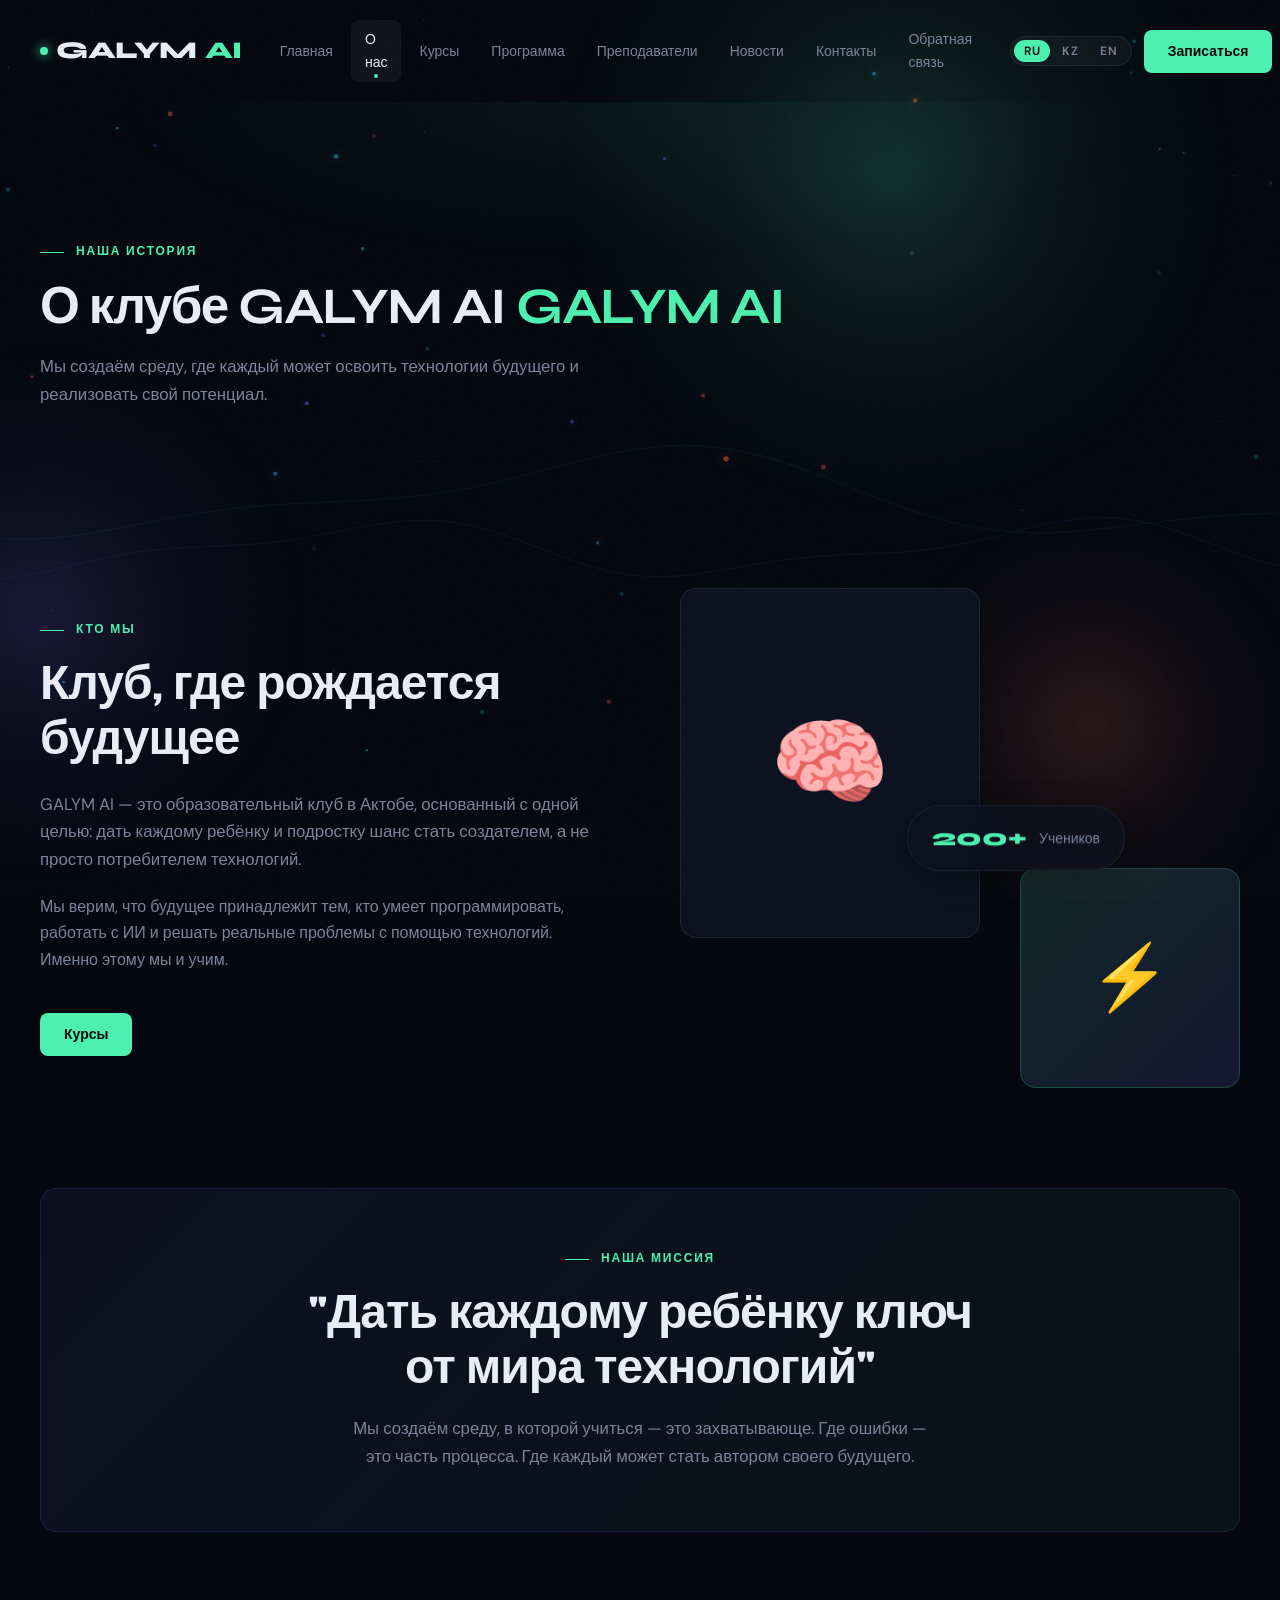
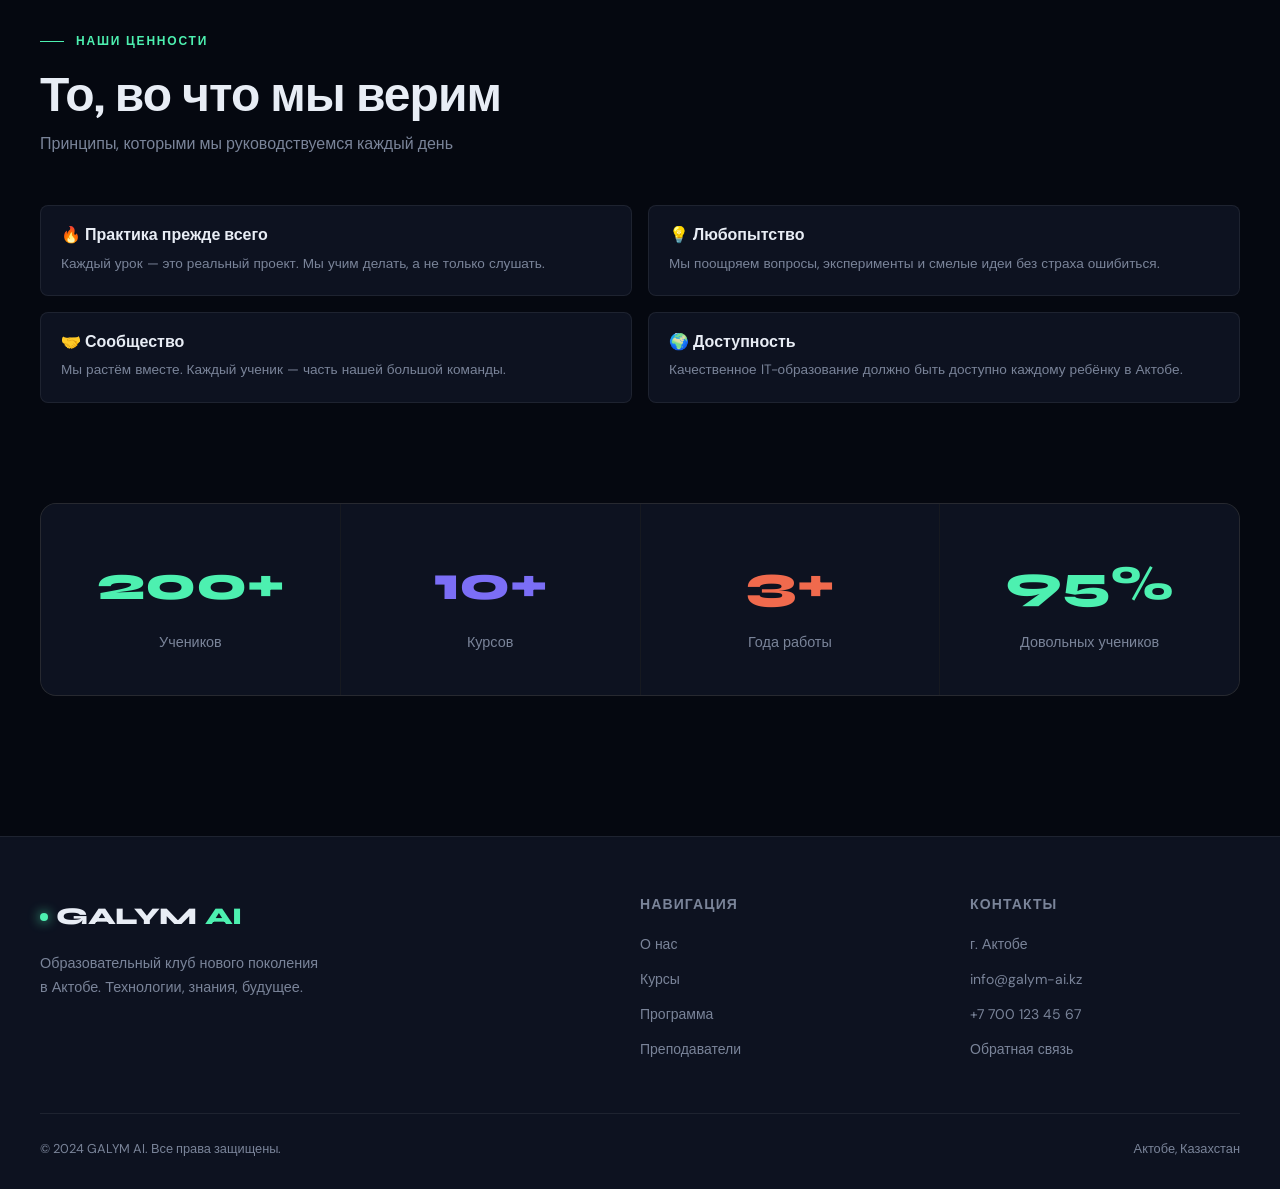
==== about.html @ 6cdcbf27 "Initial commit" ====
<!DOCTYPE html>
<html lang="ru">
<head>
  <meta charset="UTF-8"><meta name="viewport" content="width=device-width, initial-scale=1.0">
  <title>GALYM AI — <span data-i18n="nav_about"></span></title>
  <link rel="preconnect" href="https://fonts.googleapis.com">
  <link rel="preconnect" href="https://fonts.gstatic.com" crossorigin>
  <link rel="stylesheet" href="css/style.css">
</head>
<body>
<canvas id="bgCanvas"></canvas>
<header>
  <div class="header-inner">
    <a href="index.html" class="logo"><span class="logo-dot"></span>GALYM<span>AI</span></a>
    <nav>
      <a href="index.html" data-i18n="nav_home">Главная</a>
      <a href="about.html" data-i18n="nav_about">О нас</a>
      <a href="courses.html" data-i18n="nav_courses">Курсы</a>
      <a href="program.html" data-i18n="nav_program">Программа</a>
      <a href="teachers.html" data-i18n="nav_teachers">Преподаватели</a>
      <a href="news.html" data-i18n="nav_news">Новости</a>
      <a href="contacts.html" data-i18n="nav_contacts">Контакты</a>
      <a href="feedback.html" data-i18n="nav_feedback">Обратная связь</a>
    </nav>
    <div style="display:flex;align-items:center;gap:12px;" class="header-lang">
      <div class="lang-switcher">
        <button class="lang-btn" data-lang="ru">RU</button>
        <button class="lang-btn" data-lang="kz">KZ</button>
        <button class="lang-btn" data-lang="en">EN</button>
      </div>
      <a href="courses.html" class="btn btn-primary header-cta" data-i18n="nav_enroll">Записаться</a>
    </div>
    <button class="burger" aria-label="Меню"><span></span><span></span><span></span></button>
  </div>
</header>
<div class="mobile-nav">
  <a href="index.html" data-i18n="nav_home">Главная</a>
  <a href="about.html" data-i18n="nav_about">О нас</a>
  <a href="courses.html" data-i18n="nav_courses">Курсы</a>
  <a href="program.html" data-i18n="nav_program">Программа</a>
  <a href="teachers.html" data-i18n="nav_teachers">Преподаватели</a>
  <a href="news.html" data-i18n="nav_news">Новости</a>
  <a href="contacts.html" data-i18n="nav_contacts">Контакты</a>
  <a href="feedback.html" data-i18n="nav_feedback">Обратная связь</a>
</div>

<div class="page-hero">
  <div class="page-hero-bg"></div>
  <div class="container" style="position:relative;">
    <div class="section-label" data-i18n="about_label">Наша история</div>
    <h1><span data-i18n="about_h1">О клубе</span> <span class="text-accent">GALYM AI</span></h1>
    <p data-i18n="about_p">Мы создаём среду, где каждый может освоить технологии будущего.</p>
  </div>
</div>

<section>
  <div class="container">
    <div class="about-grid">
      <div>
        <div class="section-label reveal" data-i18n="who_label">Кто мы</div>
        <h2 class="reveal" style="margin-bottom:24px;" data-i18n="who_h">Клуб, где рождается будущее</h2>
        <p class="reveal" style="color:var(--text-muted);margin-bottom:20px;font-size:1.05rem;" data-i18n="who_p1">GALYM AI — это образовательный клуб в Актобе.</p>
        <p class="reveal" style="color:var(--text-muted);margin-bottom:40px;" data-i18n="who_p2">Мы верим, что будущее принадлежит тем, кто умеет программировать.</p>
        <div class="reveal"><a href="courses.html" class="btn btn-primary" data-i18n="nav_courses">Наши курсы</a></div>
      </div>
      <div class="about-visual">
        <div class="about-blob about-blob-1">🧠</div>
        <div class="about-blob about-blob-2">⚡</div>
        <div class="stat-pill">
          <span class="stat-num">200+</span>
          <span style="color:var(--text-muted);font-size:.875rem;" data-i18n="stat_students">учеников</span>
        </div>
      </div>
    </div>
  </div>
</section>

<section style="padding-top:0;">
  <div class="container">
    <div style="background:linear-gradient(135deg,rgba(123,110,246,.08),rgba(77,240,176,.05));border:1px solid rgba(123,110,246,.15);border-radius:var(--radius);padding:60px;text-align:center;" class="reveal">
      <div class="section-label" style="justify-content:center;" data-i18n="mission_label">Наша миссия</div>
      <h2 style="max-width:700px;margin:0 auto 20px;" data-i18n="mission_quote">"Дать каждому ребёнку ключ от мира технологий"</h2>
      <p style="color:var(--text-muted);max-width:580px;margin:0 auto;font-size:1.05rem;" data-i18n="mission_p">Мы создаём среду, в которой учиться — это захватывающе.</p>
    </div>
  </div>
</section>

<section style="padding-top:0;">
  <div class="container">
    <div class="section-label reveal" data-i18n="values_label">Наши ценности</div>
    <h2 class="reveal" style="margin-bottom:8px;" data-i18n="values_h">То, во что мы верим</h2>
    <p class="reveal" style="color:var(--text-muted);margin-bottom:48px;" data-i18n="values_p">Принципы, которыми мы руководствуемся каждый день</p>
    <div class="values-grid">
      <div class="value-item reveal"><h4 data-i18n="val1_h">🔥 Практика прежде всего</h4><p data-i18n="val1_p">Каждый урок — это реальный проект.</p></div>
      <div class="value-item reveal reveal-delay-1"><h4 data-i18n="val2_h">💡 Любопытство</h4><p data-i18n="val2_p">Мы поощряем вопросы и смелые идеи.</p></div>
      <div class="value-item reveal reveal-delay-2"><h4 data-i18n="val3_h">🤝 Сообщество</h4><p data-i18n="val3_p">Мы растём вместе.</p></div>
      <div class="value-item reveal reveal-delay-3"><h4 data-i18n="val4_h">🌍 Доступность</h4><p data-i18n="val4_p">IT-образование для каждого ребёнка.</p></div>
    </div>
  </div>
</section>

<section style="padding-top:0;">
  <div class="container">
    <div style="display:grid;grid-template-columns:repeat(auto-fit,minmax(200px,1fr));gap:1px;background:var(--border);border:1px solid var(--border);border-radius:var(--radius);overflow:hidden;">
      <div style="background:var(--surface);padding:40px;text-align:center;" class="reveal">
        <div style="font-family:var(--font-display);font-size:3rem;font-weight:800;color:var(--accent);">200+</div>
        <div style="color:var(--text-muted);font-size:.9rem;margin-top:8px;" data-i18n="stat_students">Учеников</div>
      </div>
      <div style="background:var(--surface);padding:40px;text-align:center;" class="reveal reveal-delay-1">
        <div style="font-family:var(--font-display);font-size:3rem;font-weight:800;color:var(--accent2);">10+</div>
        <div style="color:var(--text-muted);font-size:.9rem;margin-top:8px;" data-i18n="stat_courses">Курсов</div>
      </div>
      <div style="background:var(--surface);padding:40px;text-align:center;" class="reveal reveal-delay-2">
        <div style="font-family:var(--font-display);font-size:3rem;font-weight:800;color:var(--accent3);">3+</div>
        <div style="color:var(--text-muted);font-size:.9rem;margin-top:8px;" data-i18n="stat_years">Года работы</div>
      </div>
      <div style="background:var(--surface);padding:40px;text-align:center;" class="reveal reveal-delay-3">
        <div style="font-family:var(--font-display);font-size:3rem;font-weight:800;color:var(--accent);">95%</div>
        <div style="color:var(--text-muted);font-size:.9rem;margin-top:8px;" data-i18n="stat_satisfaction">Довольных учеников</div>
      </div>
    </div>
  </div>
</section>

<footer>
  <div class="container">
    <div class="footer-inner">
      <div class="footer-brand"><a href="index.html" class="logo"><span class="logo-dot"></span>GALYM<span>AI</span></a><p data-i18n="footer_desc">Образовательный клуб нового поколения.</p></div>
      <div class="footer-col"><h4 data-i18n="footer_nav">Навигация</h4><a href="about.html" data-i18n="nav_about">О нас</a><a href="courses.html" data-i18n="nav_courses">Курсы</a><a href="program.html" data-i18n="nav_program">Программа</a><a href="teachers.html" data-i18n="nav_teachers">Преподаватели</a></div>
      <div class="footer-col"><h4 data-i18n="footer_contacts">Контакты</h4><a href="contacts.html">г. Актобе</a><a href="mailto:info@galym-ai.kz">info@galym-ai.kz</a><a href="tel:+77001234567">+7 700 123 45 67</a><a href="feedback.html" data-i18n="nav_feedback">Обратная связь</a></div>
    </div>
    <div class="footer-bottom"><span data-i18n="footer_rights">© 2024 GALYM AI.</span><span data-i18n="footer_city">Актобе, Казахстан</span></div>
  </div>
</footer>
<script src="js/i18n.js"></script>
<script src="js/script.js"></script>
</body>
</html>
---- css/style.css ----
@import url('https://fonts.googleapis.com/css2?family=Syne:wght@400;600;700;800&family=DM+Sans:ital,wght@0,300;0,400;0,500;1,300&display=swap');

:root {
  --bg: #050810;
  --surface: #0d1220;
  --surface2: #131926;
  --border: rgba(255,255,255,0.07);
  --accent: #4DF0B0;
  --accent2: #7B6EF6;
  --accent3: #F06A4D;
  --text: #E8EDF5;
  --text-muted: #7A8499;
  --glass: rgba(13,18,32,0.7);
  --glow: rgba(77,240,176,0.15);
  --font-display: 'Syne', sans-serif;
  --font-body: 'DM Sans', sans-serif;
  --radius: 16px;
  --radius-sm: 8px;
  --transition: 0.35s cubic-bezier(0.4,0,0.2,1);
}

*, *::before, *::after { box-sizing: border-box; margin: 0; padding: 0; }

html { scroll-behavior: smooth; }

body {
  background: var(--bg);
  color: var(--text);
  font-family: var(--font-body);
  font-weight: 400;
  line-height: 1.65;
  overflow-x: hidden;
}

/* ─── NOISE OVERLAY ─── */
body::before {
  content: '';
  position: fixed;
  inset: 0;
  background-image: url("data:image/svg+xml,%3Csvg viewBox='0 0 256 256' xmlns='http://www.w3.org/2000/svg'%3E%3Cfilter id='noise'%3E%3CfeTurbulence type='fractalNoise' baseFrequency='0.9' numOctaves='4' stitchTiles='stitch'/%3E%3C/filter%3E%3Crect width='100%25' height='100%25' filter='url(%23noise)' opacity='0.03'/%3E%3C/svg%3E");
  pointer-events: none;
  z-index: 9999;
  opacity: 0.4;
}

/* ─── SCROLLBAR ─── */
::-webkit-scrollbar { width: 4px; }
::-webkit-scrollbar-track { background: var(--bg); }
::-webkit-scrollbar-thumb { background: var(--accent2); border-radius: 2px; }

/* ─── HEADER ─── */
header {
  position: fixed;
  top: 0; left: 0; right: 0;
  z-index: 1000;
  padding: 20px 0;
  transition: var(--transition);
}

header.scrolled {
  background: var(--glass);
  backdrop-filter: blur(20px);
  -webkit-backdrop-filter: blur(20px);
  border-bottom: 1px solid var(--border);
  padding: 12px 0;
  box-shadow: 0 4px 40px rgba(0,0,0,0.4);
}

.header-inner {
  max-width: 1280px;
  margin: 0 auto;
  padding: 0 40px;
  display: flex;
  align-items: center;
  justify-content: space-between;
  gap: 24px;
}

.logo {
  font-family: var(--font-display);
  font-size: 1.5rem;
  font-weight: 800;
  text-decoration: none;
  color: var(--text);
  letter-spacing: -0.02em;
  display: flex;
  align-items: center;
  gap: 8px;
}

.logo span {
  color: var(--accent);
}

.logo-dot {
  width: 8px; height: 8px;
  background: var(--accent);
  border-radius: 50%;
  display: inline-block;
  box-shadow: 0 0 12px var(--accent);
  animation: pulse 2s ease-in-out infinite;
}

@keyframes pulse {
  0%, 100% { transform: scale(1); opacity: 1; }
  50% { transform: scale(1.3); opacity: 0.7; }
}

nav { display: flex; align-items: center; gap: 4px; }

nav a {
  color: var(--text-muted);
  text-decoration: none;
  font-size: 0.875rem;
  font-weight: 500;
  padding: 8px 14px;
  border-radius: var(--radius-sm);
  transition: var(--transition);
  position: relative;
}

nav a:hover, nav a.active {
  color: var(--text);
  background: rgba(255,255,255,0.05);
}

nav a.active::after {
  content: '';
  position: absolute;
  bottom: 4px; left: 50%;
  transform: translateX(-50%);
  width: 4px; height: 4px;
  background: var(--accent);
  border-radius: 50%;
}

.btn {
  display: inline-flex;
  align-items: center;
  gap: 8px;
  padding: 10px 24px;
  border-radius: var(--radius-sm);
  font-family: var(--font-body);
  font-size: 0.875rem;
  font-weight: 500;
  text-decoration: none;
  cursor: pointer;
  border: none;
  transition: var(--transition);
  position: relative;
  overflow: hidden;
}

.btn-primary {
  background: var(--accent);
  color: var(--bg);
  font-weight: 700;
}

.btn-primary::before {
  content: '';
  position: absolute;
  inset: 0;
  background: white;
  opacity: 0;
  transition: opacity 0.2s;
}

.btn-primary:hover::before { opacity: 0.15; }
.btn-primary:hover { transform: translateY(-2px); box-shadow: 0 8px 30px rgba(77,240,176,0.35); }

.btn-outline {
  background: transparent;
  color: var(--text);
  border: 1px solid var(--border);
}
.btn-outline:hover {
  border-color: var(--accent);
  color: var(--accent);
  background: var(--glow);
  transform: translateY(-2px);
}

.btn-large { padding: 16px 40px; font-size: 1rem; border-radius: var(--radius); }

/* ─── BURGER ─── */
.burger {
  display: none;
  flex-direction: column;
  gap: 5px;
  cursor: pointer;
  padding: 4px;
}

.burger span {
  display: block;
  width: 24px; height: 2px;
  background: var(--text);
  border-radius: 2px;
  transition: var(--transition);
}

.burger.open span:nth-child(1) { transform: translateY(7px) rotate(45deg); }
.burger.open span:nth-child(2) { opacity: 0; transform: scaleX(0); }
.burger.open span:nth-child(3) { transform: translateY(-7px) rotate(-45deg); }

/* ─── MOBILE NAV ─── */
.mobile-nav {
  display: none;
  position: fixed;
  top: 0; left: 0; right: 0; bottom: 0;
  background: var(--surface);
  z-index: 999;
  flex-direction: column;
  align-items: center;
  justify-content: center;
  gap: 8px;
  transform: translateX(100%);
  transition: transform 0.4s cubic-bezier(0.4,0,0.2,1);
}

.mobile-nav.open {
  transform: translateX(0);
}

.mobile-nav a {
  font-family: var(--font-display);
  font-size: 2rem;
  font-weight: 700;
  color: var(--text-muted);
  text-decoration: none;
  transition: color 0.2s;
  padding: 8px 0;
}
.mobile-nav a:hover { color: var(--accent); }

/* ─── SECTIONS ─── */
section { padding: 100px 0; }
.container { max-width: 1280px; margin: 0 auto; padding: 0 40px; }

.section-label {
  font-size: 0.75rem;
  font-weight: 600;
  letter-spacing: 0.15em;
  text-transform: uppercase;
  color: var(--accent);
  margin-bottom: 16px;
  display: flex;
  align-items: center;
  gap: 12px;
}

.section-label::before {
  content: '';
  display: block;
  width: 24px; height: 1px;
  background: var(--accent);
}

h1, h2, h3, h4 { font-family: var(--font-display); font-weight: 700; line-height: 1.15; }

h1 { font-size: clamp(2.5rem, 6vw, 5rem); letter-spacing: -0.03em; }
h2 { font-size: clamp(2rem, 4vw, 3rem); letter-spacing: -0.02em; }
h3 { font-size: 1.5rem; }
h4 { font-size: 1.125rem; }

.text-accent { color: var(--accent); }
.text-muted { color: var(--text-muted); }

/* ─── HERO ─── */
.hero {
  min-height: 100vh;
  display: flex;
  align-items: center;
  position: relative;
  overflow: hidden;
  padding-top: 80px;
}

.hero-bg {
  position: absolute;
  inset: 0;
  background:
    radial-gradient(ellipse 80% 60% at 60% 20%, rgba(77,240,176,0.08) 0%, transparent 60%),
    radial-gradient(ellipse 60% 80% at 10% 80%, rgba(123,110,246,0.1) 0%, transparent 60%),
    radial-gradient(ellipse 40% 40% at 90% 70%, rgba(240,106,77,0.06) 0%, transparent 60%);
}

.hero-grid {
  position: absolute;
  inset: 0;
  background-image:
    linear-gradient(rgba(255,255,255,0.02) 1px, transparent 1px),
    linear-gradient(90deg, rgba(255,255,255,0.02) 1px, transparent 1px);
  background-size: 60px 60px;
  mask-image: radial-gradient(ellipse 80% 80% at 50% 50%, black 40%, transparent 100%);
}

.hero-content { position: relative; z-index: 1; max-width: 800px; }

.hero-badge {
  display: inline-flex;
  align-items: center;
  gap: 8px;
  padding: 6px 16px;
  background: rgba(77,240,176,0.1);
  border: 1px solid rgba(77,240,176,0.25);
  border-radius: 100px;
  font-size: 0.8rem;
  font-weight: 500;
  color: var(--accent);
  margin-bottom: 32px;
}

.hero-badge-dot {
  width: 6px; height: 6px;
  background: var(--accent);
  border-radius: 50%;
  animation: pulse 1.5s infinite;
}

.hero h1 { margin-bottom: 24px; }

.hero h1 .line { display: block; overflow: hidden; }
.hero h1 .line span { display: block; }

.hero p {
  font-size: 1.15rem;
  color: var(--text-muted);
  max-width: 540px;
  margin-bottom: 40px;
  font-weight: 300;
}

.hero-buttons { display: flex; gap: 16px; flex-wrap: wrap; }

.hero-orbs {
  position: absolute;
  right: -100px; top: 50%;
  transform: translateY(-50%);
  width: 600px; height: 600px;
  pointer-events: none;
}

.orb {
  position: absolute;
  border-radius: 50%;
  filter: blur(60px);
  animation: float 8s ease-in-out infinite;
}

.orb-1 { width: 300px; height: 300px; background: rgba(77,240,176,0.15); top: 10%; left: 10%; }
.orb-2 { width: 200px; height: 200px; background: rgba(123,110,246,0.2); bottom: 10%; right: 10%; animation-delay: -3s; }
.orb-3 { width: 150px; height: 150px; background: rgba(240,106,77,0.12); top: 50%; left: 40%; animation-delay: -6s; }

@keyframes float {
  0%, 100% { transform: translateY(0) scale(1); }
  33% { transform: translateY(-30px) scale(1.05); }
  66% { transform: translateY(20px) scale(0.97); }
}

/* ─── FEATURES ─── */
.features-grid {
  display: grid;
  grid-template-columns: repeat(auto-fit, minmax(280px, 1fr));
  gap: 24px;
  margin-top: 60px;
}

.feature-card {
  background: var(--surface);
  border: 1px solid var(--border);
  border-radius: var(--radius);
  padding: 36px;
  position: relative;
  overflow: hidden;
  transition: var(--transition);
}

.feature-card::before {
  content: '';
  position: absolute;
  inset: 0;
  background: linear-gradient(135deg, var(--glow), transparent);
  opacity: 0;
  transition: opacity 0.3s;
}

.feature-card:hover {
  border-color: rgba(77,240,176,0.3);
  transform: translateY(-4px);
}

.feature-card:hover::before { opacity: 1; }

.feature-icon {
  width: 52px; height: 52px;
  background: rgba(77,240,176,0.1);
  border: 1px solid rgba(77,240,176,0.2);
  border-radius: 12px;
  display: flex;
  align-items: center;
  justify-content: center;
  font-size: 1.5rem;
  margin-bottom: 24px;
}

.feature-card h3 { margin-bottom: 12px; font-size: 1.2rem; }
.feature-card p { color: var(--text-muted); font-size: 0.9rem; }

/* ─── CARDS ─── */
.cards-grid {
  display: grid;
  grid-template-columns: repeat(auto-fill, minmax(320px, 1fr));
  gap: 24px;
  margin-top: 60px;
}

.card {
  background: var(--surface);
  border: 1px solid var(--border);
  border-radius: var(--radius);
  overflow: hidden;
  transition: var(--transition);
  position: relative;
}

.card:hover {
  transform: translateY(-6px);
  box-shadow: 0 20px 60px rgba(0,0,0,0.4), 0 0 0 1px rgba(77,240,176,0.15);
}

.card-header {
  padding: 28px 28px 0;
}

.card-tag {
  display: inline-block;
  padding: 4px 12px;
  background: rgba(77,240,176,0.1);
  border: 1px solid rgba(77,240,176,0.2);
  border-radius: 100px;
  font-size: 0.72rem;
  font-weight: 600;
  letter-spacing: 0.08em;
  text-transform: uppercase;
  color: var(--accent);
  margin-bottom: 16px;
}

.card h3 { margin-bottom: 12px; }
.card p { color: var(--text-muted); font-size: 0.9rem; }

.card-body { padding: 20px 28px 28px; }
.card-footer { padding: 0 28px 28px; border-top: 1px solid var(--border); padding-top: 20px; margin-top: 4px; }

/* ─── COURSES ─── */
.course-card {
  background: var(--surface);
  border: 1px solid var(--border);
  border-radius: var(--radius);
  padding: 32px;
  transition: var(--transition);
  position: relative;
  overflow: hidden;
}

.course-card::after {
  content: '';
  position: absolute;
  bottom: 0; left: 0; right: 0;
  height: 3px;
  background: linear-gradient(90deg, var(--accent), var(--accent2));
  transform: scaleX(0);
  transform-origin: left;
  transition: transform 0.4s ease;
}

.course-card:hover {
  transform: translateY(-6px);
  border-color: rgba(77,240,176,0.2);
  box-shadow: 0 24px 60px rgba(0,0,0,0.5);
}

.course-card:hover::after { transform: scaleX(1); }

.course-number {
  font-family: var(--font-display);
  font-size: 3rem;
  font-weight: 800;
  color: rgba(255,255,255,0.05);
  line-height: 1;
  margin-bottom: 20px;
}

.course-level {
  display: inline-flex;
  align-items: center;
  gap: 6px;
  padding: 4px 12px;
  border-radius: 100px;
  font-size: 0.72rem;
  font-weight: 600;
  letter-spacing: 0.08em;
  text-transform: uppercase;
  margin-bottom: 16px;
}

.level-beginner { background: rgba(77,240,176,0.1); color: var(--accent); border: 1px solid rgba(77,240,176,0.2); }
.level-intermediate { background: rgba(123,110,246,0.1); color: var(--accent2); border: 1px solid rgba(123,110,246,0.2); }
.level-advanced { background: rgba(240,106,77,0.1); color: var(--accent3); border: 1px solid rgba(240,106,77,0.2); }

.course-card h3 { margin-bottom: 12px; font-size: 1.3rem; }
.course-card p { color: var(--text-muted); font-size: 0.9rem; margin-bottom: 28px; line-height: 1.6; }

.course-meta {
  display: flex;
  gap: 16px;
  margin-bottom: 24px;
}

.course-meta-item {
  display: flex;
  align-items: center;
  gap: 6px;
  font-size: 0.8rem;
  color: var(--text-muted);
}

/* ─── TEACHER CARDS ─── */
.teacher-card {
  background: var(--surface);
  border: 1px solid var(--border);
  border-radius: var(--radius);
  overflow: hidden;
  transition: var(--transition);
  text-align: center;
}

.teacher-card:hover {
  transform: translateY(-6px);
  border-color: rgba(123,110,246,0.3);
  box-shadow: 0 20px 60px rgba(0,0,0,0.4);
}

.teacher-img {
  width: 100%;
  aspect-ratio: 1;
  object-fit: cover;
  filter: grayscale(30%);
  transition: filter 0.3s;
}

.teacher-card:hover .teacher-img { filter: grayscale(0%); }

.teacher-info { padding: 24px; }
.teacher-info h3 { margin-bottom: 8px; }
.teacher-info p { color: var(--accent2); font-size: 0.875rem; font-weight: 500; }

/* ─── NEWS ─── */
.news-card {
  background: var(--surface);
  border: 1px solid var(--border);
  border-radius: var(--radius);
  overflow: hidden;
  transition: var(--transition);
}

.news-card:hover {
  transform: translateY(-4px);
  border-color: rgba(77,240,176,0.2);
}

.news-img {
  width: 100%;
  height: 200px;
  background: linear-gradient(135deg, var(--surface2), var(--surface));
  display: flex;
  align-items: center;
  justify-content: center;
  font-size: 3rem;
  border-bottom: 1px solid var(--border);
}

.news-body { padding: 28px; }
.news-date { font-size: 0.8rem; color: var(--text-muted); margin-bottom: 12px; }
.news-body h3 { margin-bottom: 12px; }
.news-body p { color: var(--text-muted); font-size: 0.9rem; }

/* ─── PROGRAM ─── */
.video-wrapper {
  position: relative;
  width: 100%;
  padding-bottom: 56.25%;
  border-radius: var(--radius);
  overflow: hidden;
  border: 1px solid var(--border);
  box-shadow: 0 24px 80px rgba(0,0,0,0.5);
}

.video-wrapper iframe {
  position: absolute;
  inset: 0;
  width: 100%;
  height: 100%;
  border: none;
}

.program-steps { margin-top: 60px; }

.step {
  display: flex;
  gap: 32px;
  align-items: flex-start;
  padding: 32px 0;
  border-bottom: 1px solid var(--border);
}

.step:last-child { border-bottom: none; }

.step-num {
  font-family: var(--font-display);
  font-size: 3rem;
  font-weight: 800;
  color: var(--accent);
  line-height: 1;
  min-width: 60px;
  opacity: 0.3;
}

.step-content h3 { margin-bottom: 12px; }
.step-content p { color: var(--text-muted); }

/* ─── ABOUT ─── */
.about-grid {
  display: grid;
  grid-template-columns: 1fr 1fr;
  gap: 80px;
  align-items: center;
}

.about-visual {
  position: relative;
  height: 500px;
}

.about-blob {
  position: absolute;
  border-radius: var(--radius);
  overflow: hidden;
}

.about-blob-1 {
  width: 300px; height: 350px;
  top: 0; left: 0;
  background: var(--surface);
  border: 1px solid var(--border);
  display: flex;
  align-items: center;
  justify-content: center;
  font-size: 6rem;
}

.about-blob-2 {
  width: 220px; height: 220px;
  bottom: 0; right: 0;
  background: linear-gradient(135deg, rgba(77,240,176,0.15), rgba(123,110,246,0.15));
  border: 1px solid rgba(77,240,176,0.2);
  display: flex;
  align-items: center;
  justify-content: center;
  font-size: 4rem;
}

.stat-pill {
  position: absolute;
  top: 50%; left: 60%;
  transform: translate(-50%, -50%);
  background: var(--glass);
  backdrop-filter: blur(12px);
  border: 1px solid var(--border);
  border-radius: 100px;
  padding: 12px 24px;
  display: flex;
  align-items: center;
  gap: 12px;
  white-space: nowrap;
  box-shadow: 0 8px 32px rgba(0,0,0,0.3);
}

.stat-num {
  font-family: var(--font-display);
  font-size: 1.5rem;
  font-weight: 800;
  color: var(--accent);
}

.values-grid {
  display: grid;
  grid-template-columns: 1fr 1fr;
  gap: 16px;
  margin-top: 40px;
}

.value-item {
  background: var(--surface);
  border: 1px solid var(--border);
  border-radius: var(--radius-sm);
  padding: 20px;
  transition: var(--transition);
}

.value-item:hover { border-color: rgba(77,240,176,0.25); }
.value-item h4 { margin-bottom: 8px; font-size: 1rem; }
.value-item p { font-size: 0.85rem; color: var(--text-muted); }

/* ─── CONTACTS ─── */
.contacts-grid {
  display: grid;
  grid-template-columns: 1fr 1fr;
  gap: 60px;
  margin-top: 60px;
}

.contact-item {
  display: flex;
  gap: 20px;
  align-items: flex-start;
  padding: 24px;
  background: var(--surface);
  border: 1px solid var(--border);
  border-radius: var(--radius);
  margin-bottom: 16px;
}

.contact-icon {
  width: 48px; height: 48px;
  background: rgba(77,240,176,0.1);
  border: 1px solid rgba(77,240,176,0.2);
  border-radius: 12px;
  display: flex;
  align-items: center;
  justify-content: center;
  font-size: 1.3rem;
  flex-shrink: 0;
}

.contact-item h4 { margin-bottom: 4px; }
.contact-item p { color: var(--text-muted); font-size: 0.9rem; }

.map-wrapper {
  border-radius: var(--radius);
  overflow: hidden;
  border: 1px solid var(--border);
  height: 100%;
  min-height: 350px;
}

.map-wrapper iframe { width: 100%; height: 100%; border: none; min-height: 350px; }

/* ─── FORM ─── */
.form-wrapper {
  max-width: 640px;
  margin: 60px auto 0;
  background: var(--surface);
  border: 1px solid var(--border);
  border-radius: var(--radius);
  padding: 48px;
}

.form-group {
  margin-bottom: 24px;
}

label {
  display: block;
  font-size: 0.875rem;
  font-weight: 500;
  margin-bottom: 8px;
  color: var(--text);
}

input, textarea {
  width: 100%;
  background: var(--bg);
  border: 1px solid var(--border);
  border-radius: var(--radius-sm);
  padding: 14px 18px;
  color: var(--text);
  font-family: var(--font-body);
  font-size: 0.9rem;
  transition: var(--transition);
  outline: none;
}

input:focus, textarea:focus {
  border-color: var(--accent);
  box-shadow: 0 0 0 3px rgba(77,240,176,0.1);
}

textarea { resize: vertical; min-height: 140px; }

input::placeholder, textarea::placeholder { color: var(--text-muted); }

.form-success {
  display: none;
  text-align: center;
  padding: 20px;
  background: rgba(77,240,176,0.1);
  border: 1px solid rgba(77,240,176,0.25);
  border-radius: var(--radius-sm);
  color: var(--accent);
  margin-top: 16px;
  font-weight: 500;
}

/* ─── PAGE HERO ─── */
.page-hero {
  padding: 140px 0 80px;
  position: relative;
  overflow: hidden;
}

.page-hero-bg {
  position: absolute;
  inset: 0;
  background: radial-gradient(ellipse 60% 60% at 50% 0%, rgba(77,240,176,0.06) 0%, transparent 70%);
}

.page-hero h1 { font-size: clamp(2rem, 4vw, 3.5rem); margin-bottom: 16px; }
.page-hero p { color: var(--text-muted); max-width: 600px; font-size: 1.05rem; }

/* ─── FOOTER ─── */
footer {
  background: var(--surface);
  border-top: 1px solid var(--border);
  padding: 60px 0 30px;
  margin-top: 40px;
}

.footer-inner {
  display: grid;
  grid-template-columns: 2fr 1fr 1fr;
  gap: 60px;
  margin-bottom: 40px;
}

.footer-brand p {
  color: var(--text-muted);
  font-size: 0.9rem;
  margin-top: 16px;
  max-width: 280px;
}

.footer-col h4 {
  font-size: 0.875rem;
  font-weight: 600;
  text-transform: uppercase;
  letter-spacing: 0.08em;
  margin-bottom: 20px;
  color: var(--text-muted);
}

.footer-col a {
  display: block;
  color: var(--text-muted);
  text-decoration: none;
  font-size: 0.875rem;
  margin-bottom: 12px;
  transition: color 0.2s;
}
.footer-col a:hover { color: var(--accent); }

.footer-bottom {
  border-top: 1px solid var(--border);
  padding-top: 24px;
  display: flex;
  justify-content: space-between;
  align-items: center;
  color: var(--text-muted);
  font-size: 0.8rem;
}

/* ─── ANIMATIONS ─── */
.reveal {
  opacity: 0;
  transform: translateY(30px);
  transition: opacity 0.7s ease, transform 0.7s ease;
}

.reveal.visible {
  opacity: 1;
  transform: translateY(0);
}

.reveal-delay-1 { transition-delay: 0.1s; }
.reveal-delay-2 { transition-delay: 0.2s; }
.reveal-delay-3 { transition-delay: 0.3s; }
.reveal-delay-4 { transition-delay: 0.4s; }

/* ─── RESPONSIVE ─── */
@media (max-width: 1024px) {
  .about-grid { grid-template-columns: 1fr; }
  .about-visual { display: none; }
  .footer-inner { grid-template-columns: 1fr 1fr; }
  .contacts-grid { grid-template-columns: 1fr; }
}

@media (max-width: 768px) {
  .container { padding: 0 20px; }
  .header-inner { padding: 0 20px; }
  nav { display: none; }
  .header-cta { display: none; }
  .burger { display: flex; }
  .mobile-nav { display: flex; }

  section { padding: 60px 0; }
  .page-hero { padding: 100px 0 60px; }

  .cards-grid { grid-template-columns: 1fr; }
  .features-grid { grid-template-columns: 1fr; }
  .values-grid { grid-template-columns: 1fr; }
  .footer-inner { grid-template-columns: 1fr; gap: 32px; }
  .footer-bottom { flex-direction: column; gap: 8px; text-align: center; }
  .form-wrapper { padding: 28px 20px; }
  .step { flex-direction: column; gap: 16px; }
}

/* ─── CANVAS BG ─── */
#bgCanvas {
  position: fixed;
  top: 0; left: 0;
  width: 100%; height: 100%;
  pointer-events: none;
  z-index: 0;
}

body > *:not(#bgCanvas) {
  position: relative;
  z-index: 1;
}

/* ─── LANG SWITCHER ─── */
.lang-switcher {
  display: flex;
  align-items: center;
  gap: 2px;
  background: rgba(255,255,255,0.04);
  border: 1px solid var(--border);
  border-radius: 100px;
  padding: 3px;
}

.lang-btn {
  background: none;
  border: none;
  padding: 5px 10px;
  font-family: var(--font-body);
  font-size: 0.75rem;
  font-weight: 600;
  letter-spacing: 0.05em;
  color: var(--text-muted);
  cursor: pointer;
  border-radius: 100px;
  transition: all 0.2s ease;
  line-height: 1;
}

.lang-btn:hover {
  color: var(--text);
  background: rgba(255,255,255,0.06);
}

.lang-btn.active {
  background: var(--accent);
  color: var(--bg);
}

@media (max-width: 768px) {
  .lang-switcher {
    position: fixed;
    bottom: 20px;
    left: 50%;
    transform: translateX(-50%);
    z-index: 1001;
    background: var(--glass);
    backdrop-filter: blur(16px);
    -webkit-backdrop-filter: blur(16px);
    border-color: rgba(255,255,255,0.12);
    box-shadow: 0 8px 32px rgba(0,0,0,0.4);
  }
  .lang-btn { padding: 7px 14px; font-size: 0.8rem; }
  .header-lang { display: none; }
}

/* ─── CONTACT QUICK BUTTONS ─── */
.contact-quick-btn {
  display: flex;
  flex-direction: column;
  align-items: center;
  gap: 8px;
  padding: 20px;
  background: var(--surface);
  border: 1px solid var(--border);
  border-radius: var(--radius);
  text-decoration: none;
  color: var(--text-muted);
  font-size: 0.82rem;
  transition: var(--transition);
  text-align: center;
}
.contact-quick-btn:hover {
  border-color: rgba(77,240,176,0.3);
  color: var(--text);
  transform: translateY(-3px);
}
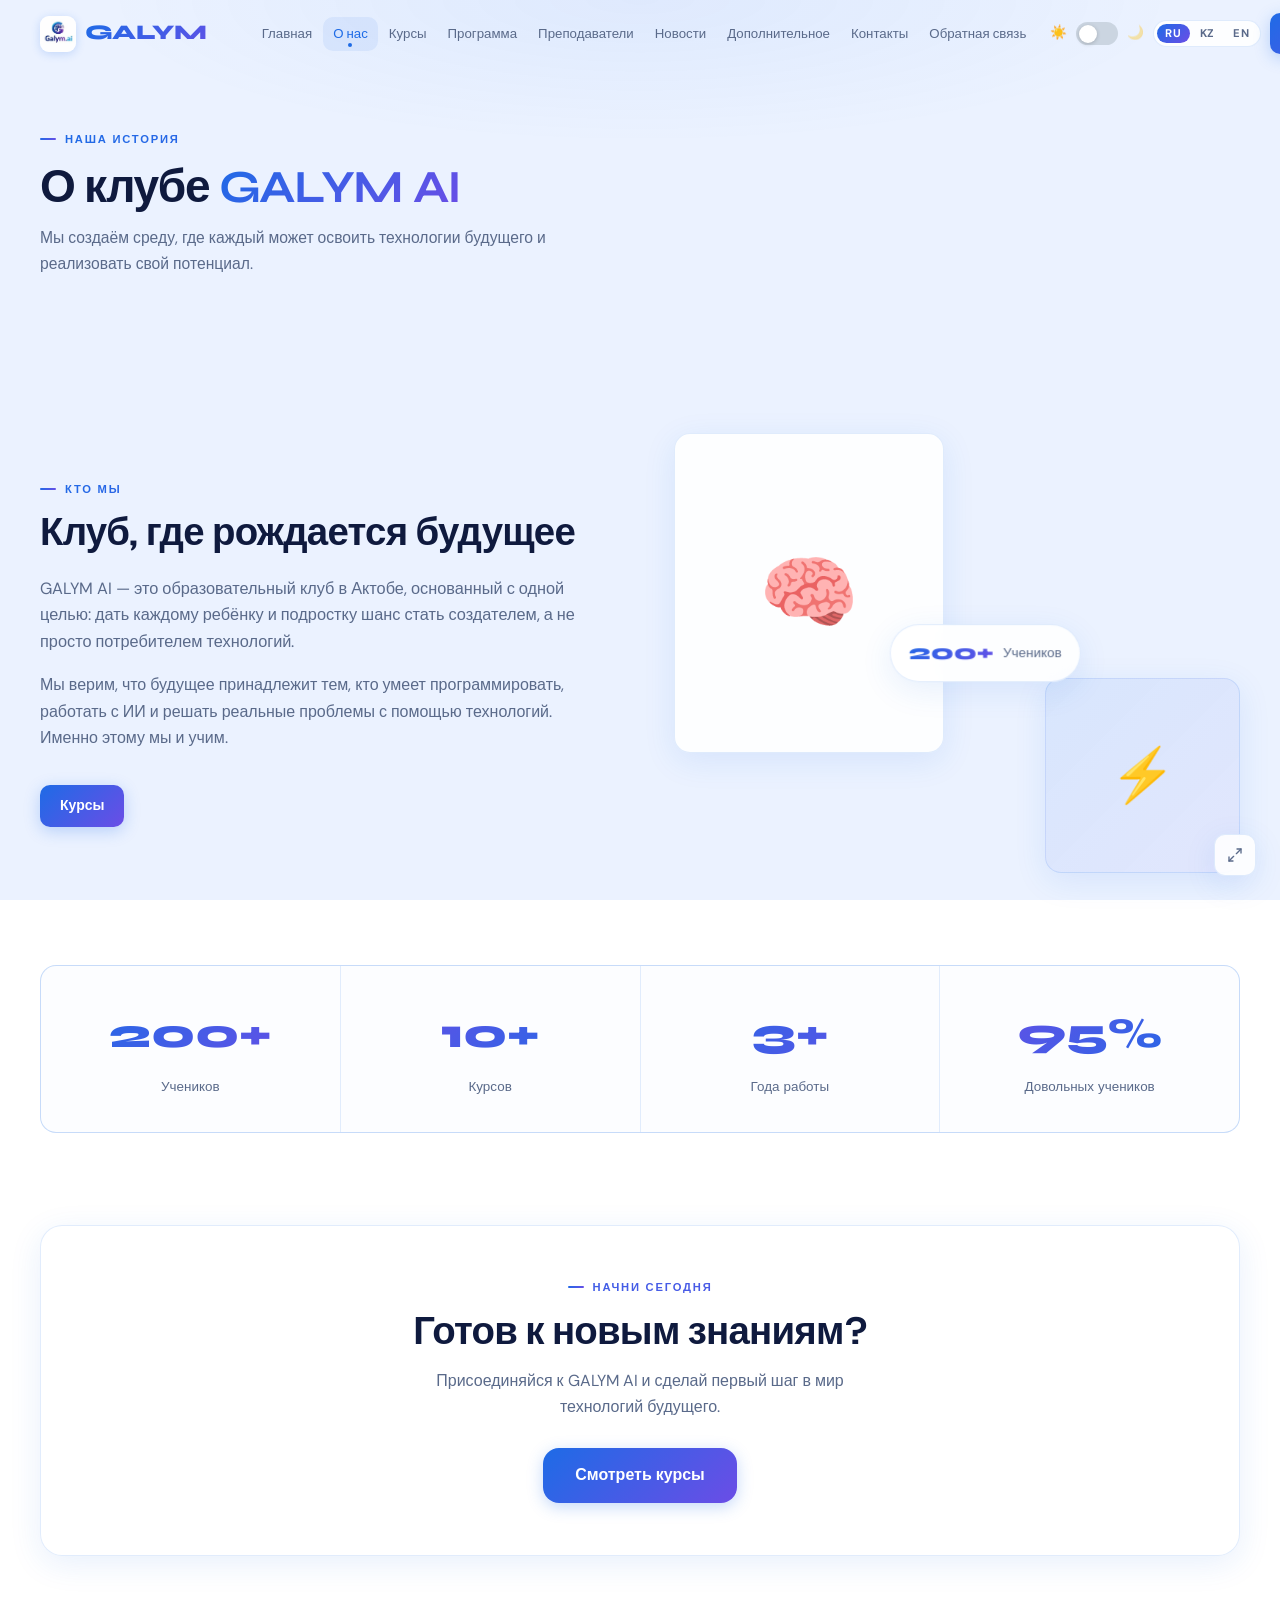
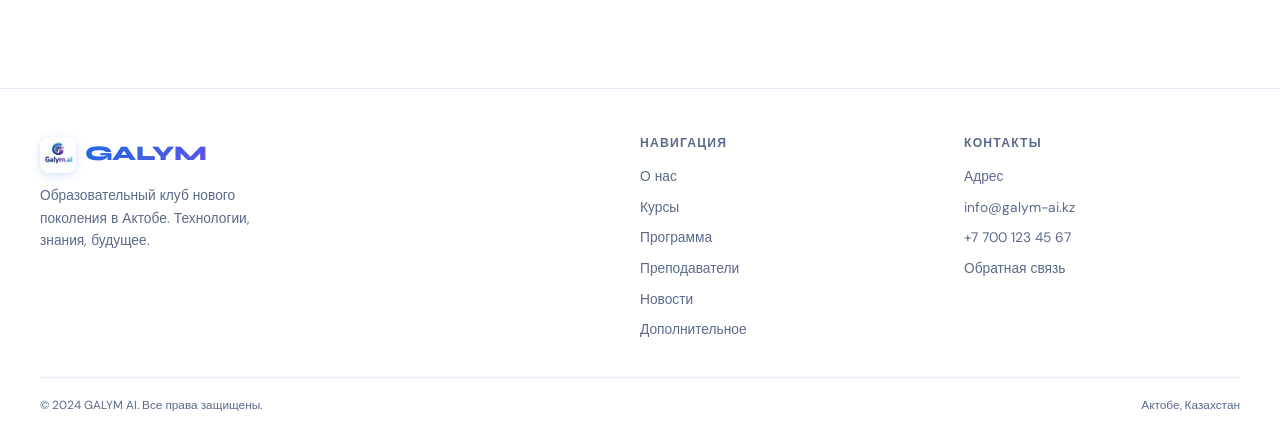
==== commit 0f0fc428: "alpha" ====
--- a/about.html
+++ b/about.html
@@ -1,28 +1,84 @@
 <!DOCTYPE html>
 <html lang="ru">
 <head>
-  <meta charset="UTF-8"><meta name="viewport" content="width=device-width, initial-scale=1.0">
-  <title>GALYM AI — <span data-i18n="nav_about"></span></title>
+  <meta charset="UTF-8">
+  <meta name="viewport" content="width=device-width, initial-scale=1.0">
+  <title>GALYM AI — О нас</title>
   <link rel="preconnect" href="https://fonts.googleapis.com">
   <link rel="preconnect" href="https://fonts.gstatic.com" crossorigin>
   <link rel="stylesheet" href="css/style.css">
 </head>
 <body>
-<canvas id="bgCanvas"></canvas>
+<div class="site-bg"></div>
+<div class="site-bg-overlay"></div>
+
+<!-- VIDEO PLAYER MODAL -->
+<div class="video-player-overlay" id="videoPlayerOverlay">
+  <div class="video-player-modal">
+    <div class="video-player-top">
+      <span id="videoPlayerTitle">GALYM AI — видео</span>
+      <button class="video-player-close" id="videoPlayerClose">✕</button>
+    </div>
+    <div class="video-player-frame">
+      <iframe id="videoIframe" src="" allow="accelerometer;autoplay;clipboard-write;encrypted-media;gyroscope;picture-in-picture" allowfullscreen></iframe>
+    </div>
+  </div>
+</div>
+
+<!-- GALLERY MODAL (news + events) -->
+<div class="gallery-overlay" id="galleryOverlay">
+  <div class="gallery-modal">
+    <div class="gallery-header">
+      <div class="gallery-header-text">
+        <div class="gallery-date" id="galleryDate"></div>
+        <h2 id="galleryTitle"></h2>
+        <p id="galleryText"></p>
+      </div>
+      <button class="gallery-close" id="galleryCloseBtn">✕</button>
+    </div>
+    <div class="gallery-body">
+      <!-- video buttons section -->
+      <div id="galleryVideos"></div>
+      <!-- photo section -->
+      <div id="galleryPhotoSection">
+        <div class="gallery-main-photo">
+          <img id="galleryMainImg" src="" alt="">
+        </div>
+        <div class="gallery-nav">
+          <button class="gallery-nav-btn" id="galleryPrevBtn">
+            <svg viewBox="0 0 24 24" fill="none" stroke="currentColor" stroke-width="2.5" stroke-linecap="round" stroke-linejoin="round"><polyline points="15 18 9 12 15 6"/></svg>
+          </button>
+          <span class="gallery-count" id="galleryCount"></span>
+          <button class="gallery-nav-btn" id="galleryNextBtn">
+            <svg viewBox="0 0 24 24" fill="none" stroke="currentColor" stroke-width="2.5" stroke-linecap="round" stroke-linejoin="round"><polyline points="9 18 15 12 9 6"/></svg>
+          </button>
+        </div>
+        <div class="gallery-thumbs" id="galleryThumbs"></div>
+      </div>
+    </div>
+  </div>
+</div>
 <header>
   <div class="header-inner">
-    <a href="index.html" class="logo"><span class="logo-dot"></span>GALYM<span>AI</span></a>
+    <a href="index.html" class="logo">
+      <img src="logo.jpg" alt="GALYM AI" class="logo-img">
+      <span class="logo-text">GALYM<span>AI</span></span>
+    </a>
     <nav>
-      <a href="index.html" data-i18n="nav_home">Главная</a>
-      <a href="about.html" data-i18n="nav_about">О нас</a>
-      <a href="courses.html" data-i18n="nav_courses">Курсы</a>
-      <a href="program.html" data-i18n="nav_program">Программа</a>
+      <a href="index.html"    data-i18n="nav_home">Главная</a>
+      <a href="about.html"    data-i18n="nav_about">О нас</a>
+      <a href="courses.html"  data-i18n="nav_courses">Курсы</a>
+      <a href="program.html"  data-i18n="nav_program">Программа</a>
       <a href="teachers.html" data-i18n="nav_teachers">Преподаватели</a>
-      <a href="news.html" data-i18n="nav_news">Новости</a>
+      <a href="news.html"     data-i18n="nav_news">Новости</a>
+      <a href="extras.html"   data-i18n="nav_extras">Дополнительное</a>
       <a href="contacts.html" data-i18n="nav_contacts">Контакты</a>
       <a href="feedback.html" data-i18n="nav_feedback">Обратная связь</a>
     </nav>
-    <div style="display:flex;align-items:center;gap:12px;" class="header-lang">
+    <div class="header-controls">
+      <span class="theme-icon theme-icon-sun" style="cursor:pointer" title="Светлая тема">☀️</span>
+      <button class="theme-toggle" aria-label="Переключить тему"></button>
+      <span class="theme-icon theme-icon-moon" style="cursor:pointer" title="Тёмная тема">🌙</span>
       <div class="lang-switcher">
         <button class="lang-btn" data-lang="ru">RU</button>
         <button class="lang-btn" data-lang="kz">KZ</button>
@@ -33,22 +89,34 @@
     <button class="burger" aria-label="Меню"><span></span><span></span><span></span></button>
   </div>
 </header>
+
 <div class="mobile-nav">
-  <a href="index.html" data-i18n="nav_home">Главная</a>
-  <a href="about.html" data-i18n="nav_about">О нас</a>
-  <a href="courses.html" data-i18n="nav_courses">Курсы</a>
-  <a href="program.html" data-i18n="nav_program">Программа</a>
+  <a href="index.html"    data-i18n="nav_home">Главная</a>
+  <a href="about.html"    data-i18n="nav_about">О нас</a>
+  <a href="courses.html"  data-i18n="nav_courses">Курсы</a>
+  <a href="program.html"  data-i18n="nav_program">Программа</a>
   <a href="teachers.html" data-i18n="nav_teachers">Преподаватели</a>
-  <a href="news.html" data-i18n="nav_news">Новости</a>
+  <a href="news.html"     data-i18n="nav_news">Новости</a>
+  <a href="extras.html"   data-i18n="nav_extras">Дополнительное</a>
   <a href="contacts.html" data-i18n="nav_contacts">Контакты</a>
   <a href="feedback.html" data-i18n="nav_feedback">Обратная связь</a>
+  <div class="mobile-nav-bottom">
+    <span class="theme-icon theme-icon-sun">☀️</span>
+    <button class="theme-toggle"></button>
+    <span class="theme-icon theme-icon-moon">🌙</span>
+    <div class="lang-switcher">
+      <button class="lang-btn" data-lang="ru">RU</button>
+      <button class="lang-btn" data-lang="kz">KZ</button>
+      <button class="lang-btn" data-lang="en">EN</button>
+    </div>
+  </div>
 </div>
 
 <div class="page-hero">
   <div class="page-hero-bg"></div>
-  <div class="container" style="position:relative;">
+  <div class="container" style="position:relative">
     <div class="section-label" data-i18n="about_label">Наша история</div>
-    <h1><span data-i18n="about_h1">О клубе</span> <span class="text-accent">GALYM AI</span></h1>
+    <h1>О клубе <span class="text-accent">GALYM AI</span></h1>
     <p data-i18n="about_p">Мы создаём среду, где каждый может освоить технологии будущего.</p>
   </div>
 </div>
@@ -58,81 +126,92 @@
     <div class="about-grid">
       <div>
         <div class="section-label reveal" data-i18n="who_label">Кто мы</div>
-        <h2 class="reveal" style="margin-bottom:24px;" data-i18n="who_h">Клуб, где рождается будущее</h2>
-        <p class="reveal" style="color:var(--text-muted);margin-bottom:20px;font-size:1.05rem;" data-i18n="who_p1">GALYM AI — это образовательный клуб в Актобе.</p>
-        <p class="reveal" style="color:var(--text-muted);margin-bottom:40px;" data-i18n="who_p2">Мы верим, что будущее принадлежит тем, кто умеет программировать.</p>
+        <h2 class="reveal" style="margin-bottom:20px" data-i18n="who_h">Клуб, где рождается будущее</h2>
+        <p class="reveal" style="color:var(--text-muted);margin-bottom:16px;font-size:1.02rem" data-i18n="who_p1">GALYM AI — образовательный клуб в Актобе, где дети и подростки изучают программирование, ИИ и робототехнику.</p>
+        <p class="reveal" style="color:var(--text-muted);margin-bottom:34px" data-i18n="who_p2">Мы верим, что будущее принадлежит тем, кто умеет программировать и мыслить системно.</p>
         <div class="reveal"><a href="courses.html" class="btn btn-primary" data-i18n="nav_courses">Наши курсы</a></div>
       </div>
       <div class="about-visual">
         <div class="about-blob about-blob-1">🧠</div>
         <div class="about-blob about-blob-2">⚡</div>
         <div class="stat-pill">
-          <span class="stat-num">200+</span>
-          <span style="color:var(--text-muted);font-size:.875rem;" data-i18n="stat_students">учеников</span>
+          <span class="stat-num" id="statStudents">200+</span>
+          <span style="color:var(--text-muted);font-size:.84rem" data-i18n="stat_students">учеников</span>
         </div>
       </div>
     </div>
   </div>
 </section>
 
-<section style="padding-top:0;">
-  <div class="container">
-    <div style="background:linear-gradient(135deg,rgba(123,110,246,.08),rgba(77,240,176,.05));border:1px solid rgba(123,110,246,.15);border-radius:var(--radius);padding:60px;text-align:center;" class="reveal">
-      <div class="section-label" style="justify-content:center;" data-i18n="mission_label">Наша миссия</div>
-      <h2 style="max-width:700px;margin:0 auto 20px;" data-i18n="mission_quote">"Дать каждому ребёнку ключ от мира технологий"</h2>
-      <p style="color:var(--text-muted);max-width:580px;margin:0 auto;font-size:1.05rem;" data-i18n="mission_p">Мы создаём среду, в которой учиться — это захватывающе.</p>
+<section style="padding-top:0">
+  <div class="container">
+    <div style="display:grid;grid-template-columns:repeat(auto-fit,minmax(185px,1fr));gap:1px;background:var(--border);border:1px solid var(--border);border-radius:var(--radius);overflow:hidden" class="reveal">
+      <div style="background:var(--surface);backdrop-filter:blur(8px);padding:34px;text-align:center">
+        <div style="font-family:var(--font-display);font-size:2.6rem;font-weight:800;background:var(--grad);-webkit-background-clip:text;-webkit-text-fill-color:transparent;background-clip:text" id="statStudents2">200+</div>
+        <div style="color:var(--text-muted);font-size:.84rem;margin-top:7px" data-i18n="stat_students">Учеников</div>
+      </div>
+      <div style="background:var(--surface);backdrop-filter:blur(8px);padding:34px;text-align:center">
+        <div style="font-family:var(--font-display);font-size:2.6rem;font-weight:800;background:var(--grad-r);-webkit-background-clip:text;-webkit-text-fill-color:transparent;background-clip:text" id="statCourses">10+</div>
+        <div style="color:var(--text-muted);font-size:.84rem;margin-top:7px" data-i18n="stat_courses">Курсов</div>
+      </div>
+      <div style="background:var(--surface);backdrop-filter:blur(8px);padding:34px;text-align:center">
+        <div style="font-family:var(--font-display);font-size:2.6rem;font-weight:800;background:var(--grad);-webkit-background-clip:text;-webkit-text-fill-color:transparent;background-clip:text" id="statYears">3+</div>
+        <div style="color:var(--text-muted);font-size:.84rem;margin-top:7px" data-i18n="stat_years">Года работы</div>
+      </div>
+      <div style="background:var(--surface);backdrop-filter:blur(8px);padding:34px;text-align:center">
+        <div style="font-family:var(--font-display);font-size:2.6rem;font-weight:800;background:var(--grad-r);-webkit-background-clip:text;-webkit-text-fill-color:transparent;background-clip:text" id="statSatisfaction">95%</div>
+        <div style="color:var(--text-muted);font-size:.84rem;margin-top:7px" data-i18n="stat_satisfaction">Довольных</div>
+      </div>
     </div>
   </div>
 </section>
 
-<section style="padding-top:0;">
-  <div class="container">
-    <div class="section-label reveal" data-i18n="values_label">Наши ценности</div>
-    <h2 class="reveal" style="margin-bottom:8px;" data-i18n="values_h">То, во что мы верим</h2>
-    <p class="reveal" style="color:var(--text-muted);margin-bottom:48px;" data-i18n="values_p">Принципы, которыми мы руководствуемся каждый день</p>
-    <div class="values-grid">
-      <div class="value-item reveal"><h4 data-i18n="val1_h">🔥 Практика прежде всего</h4><p data-i18n="val1_p">Каждый урок — это реальный проект.</p></div>
-      <div class="value-item reveal reveal-delay-1"><h4 data-i18n="val2_h">💡 Любопытство</h4><p data-i18n="val2_p">Мы поощряем вопросы и смелые идеи.</p></div>
-      <div class="value-item reveal reveal-delay-2"><h4 data-i18n="val3_h">🤝 Сообщество</h4><p data-i18n="val3_p">Мы растём вместе.</p></div>
-      <div class="value-item reveal reveal-delay-3"><h4 data-i18n="val4_h">🌍 Доступность</h4><p data-i18n="val4_p">IT-образование для каждого ребёнка.</p></div>
+<section style="padding-top:0">
+  <div class="container">
+    <div class="cta-block reveal" style="text-align:center">
+      <div class="section-label" style="justify-content:center" data-i18n="cta_label">Присоединяйся</div>
+      <h2 style="margin-bottom:14px" data-i18n="cta_h">Готов к новым знаниям?</h2>
+      <p style="color:var(--text-muted);max-width:460px;margin:0 auto 28px" data-i18n="cta_p">Запишись на курс уже сегодня.</p>
+      <a href="courses.html" class="btn btn-primary btn-large" data-i18n="cta_btn">Смотреть курсы</a>
     </div>
   </div>
 </section>
-
-<section style="padding-top:0;">
-  <div class="container">
-    <div style="display:grid;grid-template-columns:repeat(auto-fit,minmax(200px,1fr));gap:1px;background:var(--border);border:1px solid var(--border);border-radius:var(--radius);overflow:hidden;">
-      <div style="background:var(--surface);padding:40px;text-align:center;" class="reveal">
-        <div style="font-family:var(--font-display);font-size:3rem;font-weight:800;color:var(--accent);">200+</div>
-        <div style="color:var(--text-muted);font-size:.9rem;margin-top:8px;" data-i18n="stat_students">Учеников</div>
-      </div>
-      <div style="background:var(--surface);padding:40px;text-align:center;" class="reveal reveal-delay-1">
-        <div style="font-family:var(--font-display);font-size:3rem;font-weight:800;color:var(--accent2);">10+</div>
-        <div style="color:var(--text-muted);font-size:.9rem;margin-top:8px;" data-i18n="stat_courses">Курсов</div>
-      </div>
-      <div style="background:var(--surface);padding:40px;text-align:center;" class="reveal reveal-delay-2">
-        <div style="font-family:var(--font-display);font-size:3rem;font-weight:800;color:var(--accent3);">3+</div>
-        <div style="color:var(--text-muted);font-size:.9rem;margin-top:8px;" data-i18n="stat_years">Года работы</div>
-      </div>
-      <div style="background:var(--surface);padding:40px;text-align:center;" class="reveal reveal-delay-3">
-        <div style="font-family:var(--font-display);font-size:3rem;font-weight:800;color:var(--accent);">95%</div>
-        <div style="color:var(--text-muted);font-size:.9rem;margin-top:8px;" data-i18n="stat_satisfaction">Довольных учеников</div>
-      </div>
-    </div>
-  </div>
-</section>
-
 <footer>
   <div class="container">
     <div class="footer-inner">
-      <div class="footer-brand"><a href="index.html" class="logo"><span class="logo-dot"></span>GALYM<span>AI</span></a><p data-i18n="footer_desc">Образовательный клуб нового поколения.</p></div>
-      <div class="footer-col"><h4 data-i18n="footer_nav">Навигация</h4><a href="about.html" data-i18n="nav_about">О нас</a><a href="courses.html" data-i18n="nav_courses">Курсы</a><a href="program.html" data-i18n="nav_program">Программа</a><a href="teachers.html" data-i18n="nav_teachers">Преподаватели</a></div>
-      <div class="footer-col"><h4 data-i18n="footer_contacts">Контакты</h4><a href="contacts.html">г. Актобе</a><a href="mailto:info@galym-ai.kz">info@galym-ai.kz</a><a href="tel:+77001234567">+7 700 123 45 67</a><a href="feedback.html" data-i18n="nav_feedback">Обратная связь</a></div>
-    </div>
-    <div class="footer-bottom"><span data-i18n="footer_rights">© 2024 GALYM AI.</span><span data-i18n="footer_city">Актобе, Казахстан</span></div>
+      <div class="footer-brand">
+        <a href="index.html" class="logo">
+          <img src="logo.jpg" alt="GALYM AI" class="logo-img">
+          <span class="logo-text">GALYM<span>AI</span></span>
+        </a>
+        <p data-i18n="footer_desc">Образовательный клуб нового поколения в Актобе.</p>
+      </div>
+      <div class="footer-col">
+        <h4 data-i18n="footer_nav">Навигация</h4>
+        <a href="about.html"    data-i18n="nav_about">О нас</a>
+        <a href="courses.html"  data-i18n="nav_courses">Курсы</a>
+        <a href="program.html"  data-i18n="nav_program">Программа</a>
+        <a href="teachers.html" data-i18n="nav_teachers">Преподаватели</a>
+        <a href="news.html"     data-i18n="nav_news">Новости</a>
+        <a href="extras.html"   data-i18n="nav_extras">Дополнительное</a>
+      </div>
+      <div class="footer-col">
+        <h4 data-i18n="footer_contacts">Контакты</h4>
+        <a href="contacts.html" data-i18n="cont_addr_h">Адрес</a>
+        <a href="mailto:info@galym-ai.kz">info@galym-ai.kz</a>
+        <a href="tel:+77001234567">+7 700 123 45 67</a>
+        <a href="feedback.html" data-i18n="nav_feedback">Обратная связь</a>
+      </div>
+    </div>
+    <div class="footer-bottom">
+      <span data-i18n="footer_rights">© 2024 GALYM AI. Все права защищены.</span>
+      <span data-i18n="footer_city">Актобе, Казахстан</span>
+    </div>
   </div>
 </footer>
+<button id="fullscreenBtn" class="fullscreen-btn" aria-label="Полный экран"></button>
+<script src="js/content.js"></script>
 <script src="js/i18n.js"></script>
 <script src="js/script.js"></script>
 </body>
-</html>
+</html>
--- a/css/style.css
+++ b/css/style.css
@@ -1,1016 +1,534 @@
 @import url('https://fonts.googleapis.com/css2?family=Syne:wght@400;600;700;800&family=DM+Sans:ital,wght@0,300;0,400;0,500;1,300&display=swap');
 
+/* ── LIGHT MODE ── */
 :root {
-  --bg: #050810;
-  --surface: #0d1220;
-  --surface2: #131926;
-  --border: rgba(255,255,255,0.07);
-  --accent: #4DF0B0;
-  --accent2: #7B6EF6;
-  --accent3: #F06A4D;
-  --text: #E8EDF5;
-  --text-muted: #7A8499;
-  --glass: rgba(13,18,32,0.7);
-  --glow: rgba(77,240,176,0.15);
+  --bg-overlay:     rgba(232, 240, 255, 0.86);
+  --surface:        rgba(255, 255, 255, 0.88);
+  --surface-hover:  rgba(255, 255, 255, 0.97);
+  --surface-strong: rgba(255, 255, 255, 0.95);
+  --border:         rgba(30, 107, 230, 0.13);
+  --border-strong:  rgba(30, 107, 230, 0.28);
+  --text:           #0F1A3E;
+  --text-muted:     #5A6A8A;
+  --text-light:     #8A9ABF;
+  --shadow-card:    0 8px 32px rgba(30,107,230,0.10);
+  --shadow-hover:   0 20px 56px rgba(30,107,230,0.16);
+  --header-bg:      rgba(255,255,255,0.82);
+  --footer-bg:      rgba(255,255,255,0.93);
+  --input-bg:       rgba(240,244,255,0.80);
+  --mobile-nav-bg:  #ffffff;
+  --toggle-track:   #CBD5E1;
+  --toggle-thumb:   #ffffff;
+  --icon-sun:       block;
+  --icon-moon:      none;
+}
+
+/* ── DARK MODE ── */
+html.dark {
+  --bg-overlay:     rgba(5, 8, 22, 0.82);
+  --surface:        rgba(13, 20, 40, 0.88);
+  --surface-hover:  rgba(18, 28, 55, 0.96);
+  --surface-strong: rgba(15, 23, 46, 0.95);
+  --border:         rgba(74, 181, 245, 0.12);
+  --border-strong:  rgba(74, 181, 245, 0.28);
+  --text:           #E8EDF8;
+  --text-muted:     #7A90B8;
+  --text-light:     #4A5A80;
+  --shadow-card:    0 8px 32px rgba(0,0,0,0.30);
+  --shadow-hover:   0 20px 56px rgba(0,0,0,0.45);
+  --header-bg:      rgba(5,10,28,0.85);
+  --footer-bg:      rgba(5,10,28,0.93);
+  --input-bg:       rgba(10,16,38,0.80);
+  --mobile-nav-bg:  #060d20;
+  --toggle-track:   #1E6BE6;
+  --toggle-thumb:   #ffffff;
+}
+
+/* ── BRAND (same in both modes) ── */
+:root, html.dark {
+  --blue:     #1E6BE6;
+  --violet:   #6B4DE6;
+  --sky:      #4AB5F5;
+  --grad:     linear-gradient(135deg, #1E6BE6 0%, #6B4DE6 100%);
+  --grad-r:   linear-gradient(135deg, #6B4DE6 0%, #1E6BE6 100%);
+  --grad-soft:linear-gradient(135deg, rgba(30,107,230,0.09), rgba(107,77,230,0.07));
+  --glow:     rgba(30,107,230,0.10);
   --font-display: 'Syne', sans-serif;
-  --font-body: 'DM Sans', sans-serif;
-  --radius: 16px;
-  --radius-sm: 8px;
-  --transition: 0.35s cubic-bezier(0.4,0,0.2,1);
-}
-
+  --font-body:    'DM Sans', sans-serif;
+  --radius: 16px; --radius-sm: 10px;
+  --transition: 0.28s cubic-bezier(0.4,0,0.2,1);
+}
+
+/* ════ RESET ════ */
 *, *::before, *::after { box-sizing: border-box; margin: 0; padding: 0; }
-
 html { scroll-behavior: smooth; }
-
-body {
-  background: var(--bg);
-  color: var(--text);
-  font-family: var(--font-body);
-  font-weight: 400;
-  line-height: 1.65;
-  overflow-x: hidden;
-}
-
-/* ─── NOISE OVERLAY ─── */
-body::before {
-  content: '';
-  position: fixed;
-  inset: 0;
-  background-image: url("data:image/svg+xml,%3Csvg viewBox='0 0 256 256' xmlns='http://www.w3.org/2000/svg'%3E%3Cfilter id='noise'%3E%3CfeTurbulence type='fractalNoise' baseFrequency='0.9' numOctaves='4' stitchTiles='stitch'/%3E%3C/filter%3E%3Crect width='100%25' height='100%25' filter='url(%23noise)' opacity='0.03'/%3E%3C/svg%3E");
-  pointer-events: none;
-  z-index: 9999;
-  opacity: 0.4;
-}
-
-/* ─── SCROLLBAR ─── */
+body { font-family: var(--font-body); color: var(--text); line-height: 1.65; overflow-x: hidden; min-height: 100vh; }
 ::-webkit-scrollbar { width: 4px; }
-::-webkit-scrollbar-track { background: var(--bg); }
-::-webkit-scrollbar-thumb { background: var(--accent2); border-radius: 2px; }
-
-/* ─── HEADER ─── */
-header {
-  position: fixed;
-  top: 0; left: 0; right: 0;
-  z-index: 1000;
-  padding: 20px 0;
-  transition: var(--transition);
-}
-
-header.scrolled {
-  background: var(--glass);
-  backdrop-filter: blur(20px);
-  -webkit-backdrop-filter: blur(20px);
-  border-bottom: 1px solid var(--border);
-  padding: 12px 0;
-  box-shadow: 0 4px 40px rgba(0,0,0,0.4);
-}
-
-.header-inner {
-  max-width: 1280px;
-  margin: 0 auto;
-  padding: 0 40px;
-  display: flex;
-  align-items: center;
-  justify-content: space-between;
-  gap: 24px;
-}
-
-.logo {
-  font-family: var(--font-display);
-  font-size: 1.5rem;
-  font-weight: 800;
-  text-decoration: none;
-  color: var(--text);
-  letter-spacing: -0.02em;
-  display: flex;
-  align-items: center;
-  gap: 8px;
-}
-
-.logo span {
-  color: var(--accent);
-}
-
-.logo-dot {
-  width: 8px; height: 8px;
-  background: var(--accent);
-  border-radius: 50%;
-  display: inline-block;
-  box-shadow: 0 0 12px var(--accent);
-  animation: pulse 2s ease-in-out infinite;
-}
-
-@keyframes pulse {
-  0%, 100% { transform: scale(1); opacity: 1; }
-  50% { transform: scale(1.3); opacity: 0.7; }
-}
-
-nav { display: flex; align-items: center; gap: 4px; }
-
-nav a {
-  color: var(--text-muted);
-  text-decoration: none;
-  font-size: 0.875rem;
-  font-weight: 500;
-  padding: 8px 14px;
-  border-radius: var(--radius-sm);
-  transition: var(--transition);
+::-webkit-scrollbar-track { background: transparent; }
+::-webkit-scrollbar-thumb { background: var(--grad); border-radius: 2px; }
+
+/* ════ BACKGROUND — FULL SCREEN IMAGE ════ */
+.site-bg {
+  position: fixed; inset: 0; z-index: -2;
+  background-size: cover;
+  background-position: center center;
+  background-repeat: no-repeat;
+  background-attachment: fixed;
+  /* URL injected by JS from content.js */
+}
+.site-bg-overlay {
+  position: fixed; inset: 0; z-index: -1;
+  background: var(--bg-overlay);
+  transition: background 0.4s ease;
+}
+@media (max-width: 768px) { .site-bg { background-attachment: scroll; } }
+
+/* ════ HEADER ════ */
+header { position: fixed; top: 0; left: 0; right: 0; z-index: 1000; padding: 13px 0; transition: var(--transition); }
+header.scrolled { background: var(--header-bg); backdrop-filter: blur(22px); -webkit-backdrop-filter: blur(22px); border-bottom: 1px solid var(--border); box-shadow: 0 2px 20px rgba(0,0,0,0.08); padding: 9px 0; }
+.header-inner { max-width: 1280px; margin: 0 auto; padding: 0 40px; display: flex; align-items: center; justify-content: space-between; gap: 14px; }
+
+.logo { display: flex; align-items: center; gap: 9px; text-decoration: none; flex-shrink: 0; }
+.logo-img { width: 36px; height: 36px; border-radius: 9px; object-fit: cover; box-shadow: 0 2px 10px rgba(30,107,230,0.20); }
+.logo-text { font-family: var(--font-display); font-size: 1.3rem; font-weight: 800; letter-spacing: -0.03em; background: var(--grad); -webkit-background-clip: text; -webkit-text-fill-color: transparent; background-clip: text; line-height: 1; }
+.logo-text span { opacity: 0.7; }
+
+nav { display: flex; align-items: center; gap: 1px; }
+nav a { color: var(--text-muted); text-decoration: none; font-size: 0.83rem; font-weight: 500; padding: 6px 10px; border-radius: var(--radius-sm); transition: var(--transition); position: relative; white-space: nowrap; }
+nav a:hover { color: var(--blue); background: var(--glow); }
+nav a.active { color: var(--blue); background: rgba(30,107,230,0.08); }
+nav a.active::after { content:''; position:absolute; bottom:4px; left:50%; transform:translateX(-50%); width:4px; height:4px; border-radius:50%; background:var(--blue); }
+
+.header-controls { display: flex; align-items: center; gap: 9px; flex-shrink: 0; }
+
+/* Theme toggle */
+.theme-toggle { width: 42px; height: 23px; border-radius: 12px; background: var(--toggle-track); border: none; cursor: pointer; position: relative; transition: background 0.3s ease; flex-shrink: 0; }
+.theme-toggle::after { content:''; position:absolute; top:2.5px; left:2.5px; width:18px; height:18px; border-radius:50%; background:var(--toggle-thumb); transition:transform 0.3s cubic-bezier(0.4,0,0.2,1); box-shadow:0 1px 4px rgba(0,0,0,0.2); }
+html.dark .theme-toggle::after { transform: translateX(19px); }
+.theme-icon { font-size: 0.85rem; cursor: pointer; color: var(--text-muted); transition: opacity 0.2s; user-select: none; }
+
+/* Lang switcher */
+.lang-switcher { display:flex; align-items:center; gap:2px; background:var(--surface); border:1px solid var(--border); border-radius:100px; padding:3px; backdrop-filter:blur(8px); }
+.lang-btn { background:none; border:none; padding:4px 8px; font-family:var(--font-body); font-size:0.70rem; font-weight:700; letter-spacing:0.06em; color:var(--text-muted); cursor:pointer; border-radius:100px; transition:all 0.2s; line-height:1; }
+.lang-btn:hover { color:var(--blue); background:var(--glow); }
+.lang-btn.active { background:var(--grad); color:#fff; }
+
+/* Buttons */
+.btn { display:inline-flex; align-items:center; gap:6px; padding:9px 20px; border-radius:var(--radius-sm); font-family:var(--font-body); font-size:0.875rem; font-weight:600; text-decoration:none; cursor:pointer; border:none; transition:var(--transition); position:relative; overflow:hidden; }
+.btn-primary { background:var(--grad); color:#fff; box-shadow:0 4px 16px rgba(30,107,230,0.26); }
+.btn-primary:hover { background:linear-gradient(135deg,#1a5fd4,#5c3fd4); transform:translateY(-2px); box-shadow:0 8px 28px rgba(30,107,230,0.34); }
+.btn-outline { background:var(--surface); color:var(--blue); border:1.5px solid var(--border-strong); backdrop-filter:blur(8px); }
+.btn-outline:hover { background:var(--glow); transform:translateY(-2px); border-color:var(--blue); }
+.btn-large { padding:14px 32px; font-size:1rem; border-radius:var(--radius); }
+
+/* Burger */
+.burger { display:none; flex-direction:column; gap:5px; cursor:pointer; padding:4px; background:none; border:none; }
+.burger span { display:block; width:24px; height:2px; background:var(--text); border-radius:2px; transition:var(--transition); }
+.burger.open span:nth-child(1) { transform:translateY(7px) rotate(45deg); }
+.burger.open span:nth-child(2) { opacity:0; transform:scaleX(0); }
+.burger.open span:nth-child(3) { transform:translateY(-7px) rotate(-45deg); }
+
+/* Mobile nav */
+.mobile-nav { display:none; position:fixed; inset:0; background:var(--mobile-nav-bg); z-index:999; flex-direction:column; align-items:center; justify-content:center; gap:5px; transform:translateX(100%); transition:transform 0.4s cubic-bezier(0.4,0,0.2,1); }
+.mobile-nav.open { transform:translateX(0); }
+.mobile-nav a { font-family:var(--font-display); font-size:1.8rem; font-weight:700; color:var(--text-muted); text-decoration:none; padding:6px 0; transition:color 0.2s; }
+.mobile-nav a:hover { color:var(--blue); }
+.mobile-nav-bottom { display:flex; align-items:center; gap:12px; margin-top:22px; }
+
+/* ════ LAYOUT ════ */
+section { padding: 92px 0; }
+.container { max-width: 1280px; margin: 0 auto; padding: 0 40px; }
+.section-label { font-size:0.70rem; font-weight:700; letter-spacing:0.16em; text-transform:uppercase; background:var(--grad); -webkit-background-clip:text; -webkit-text-fill-color:transparent; background-clip:text; margin-bottom:13px; display:flex; align-items:center; gap:9px; }
+.section-label::before { content:''; display:block; width:16px; height:2px; background:var(--grad); border-radius:1px; flex-shrink:0; -webkit-text-fill-color:initial; }
+h1,h2,h3,h4 { font-family:var(--font-display); font-weight:700; line-height:1.15; color:var(--text); }
+h1 { font-size:clamp(2.2rem,5vw,4.4rem); letter-spacing:-0.03em; }
+h2 { font-size:clamp(1.65rem,3vw,2.6rem); letter-spacing:-0.02em; }
+h3 { font-size:1.28rem; }
+h4 { font-size:1.02rem; }
+.text-accent { background:var(--grad); -webkit-background-clip:text; -webkit-text-fill-color:transparent; background-clip:text; }
+
+/* ════ HERO ════ */
+.hero { min-height:100vh; display:flex; align-items:center; position:relative; overflow:hidden; padding-top:80px; }
+.hero-bg { position:absolute; inset:0; background: radial-gradient(ellipse 65% 55% at 60% 12%, rgba(74,181,245,0.16) 0%, transparent 58%), radial-gradient(ellipse 45% 65% at 8% 80%, rgba(107,77,230,0.12) 0%, transparent 58%); }
+.hero-grid { position:absolute; inset:0; background-image:linear-gradient(rgba(30,107,230,0.033) 1px,transparent 1px),linear-gradient(90deg,rgba(30,107,230,0.033) 1px,transparent 1px); background-size:54px 54px; mask-image:radial-gradient(ellipse 90% 90% at 50% 50%,black 40%,transparent 100%); }
+.hero-content { position:relative; z-index:1; max-width:700px; }
+.hero-badge { display:inline-flex; align-items:center; gap:7px; padding:6px 15px; background:var(--surface); border:1.5px solid var(--border); border-radius:100px; font-size:0.77rem; font-weight:600; color:var(--blue); margin-bottom:24px; backdrop-filter:blur(8px); }
+.hero-badge-dot { width:6px; height:6px; background:var(--blue); border-radius:50%; animation:pulse 1.8s ease-in-out infinite; }
+@keyframes pulse { 0%,100%{transform:scale(1);opacity:1;}50%{transform:scale(1.4);opacity:0.6;} }
+.hero h1 { margin-bottom:18px; }
+.hero h1 .line { display:block; overflow:hidden; }
+.hero h1 .line span { display:block; }
+.hero p { font-size:1.06rem; color:var(--text-muted); max-width:500px; margin-bottom:32px; font-weight:400; }
+.hero-buttons { display:flex; gap:11px; flex-wrap:wrap; }
+.hero-orbs { position:absolute; right:-40px; top:50%; transform:translateY(-50%); width:500px; height:500px; pointer-events:none; }
+.orb { position:absolute; border-radius:50%; filter:blur(72px); animation:float 9s ease-in-out infinite; }
+.orb-1 { width:250px; height:250px; background:rgba(30,107,230,0.12); top:8%; left:6%; }
+.orb-2 { width:185px; height:185px; background:rgba(107,77,230,0.14); bottom:8%; right:8%; animation-delay:-3s; }
+.orb-3 { width:125px; height:125px; background:rgba(74,181,245,0.14); top:45%; left:35%; animation-delay:-6s; }
+@keyframes float { 0%,100%{transform:translateY(0) scale(1);}33%{transform:translateY(-25px) scale(1.04);}66%{transform:translateY(15px) scale(0.97);} }
+
+/* ════ CARDS ════ */
+.features-grid { display:grid; grid-template-columns:repeat(auto-fit,minmax(255px,1fr)); gap:17px; margin-top:48px; }
+.cards-grid    { display:grid; grid-template-columns:repeat(auto-fill,minmax(295px,1fr)); gap:17px; margin-top:48px; }
+
+.feature-card,.course-card,.teacher-card,.news-card,.contact-item,.value-item {
+  background:var(--surface); border:1px solid var(--border);
+  border-radius:var(--radius); box-shadow:var(--shadow-card);
+  backdrop-filter:blur(10px); -webkit-backdrop-filter:blur(10px);
+  transition:var(--transition);
+}
+.feature-card:hover,.course-card:hover,.teacher-card:hover,.news-card:hover { background:var(--surface-hover); box-shadow:var(--shadow-hover); transform:translateY(-5px); border-color:var(--border-strong); }
+
+.feature-card { padding:28px; position:relative; overflow:hidden; }
+.feature-card::before { content:''; position:absolute; inset:0; background:var(--grad-soft); opacity:0; transition:opacity 0.3s; }
+.feature-card:hover::before { opacity:1; }
+.feature-icon { width:46px; height:46px; background:var(--grad-soft); border:1px solid var(--border); border-radius:12px; display:flex; align-items:center; justify-content:center; font-size:1.35rem; margin-bottom:16px; }
+.feature-card h3 { margin-bottom:8px; font-size:1.08rem; }
+.feature-card p { color:var(--text-muted); font-size:0.86rem; }
+
+.course-card { padding:26px; position:relative; overflow:hidden; }
+.course-card::after { content:''; position:absolute; bottom:0; left:0; right:0; height:3px; background:var(--grad); transform:scaleX(0); transform-origin:left; transition:transform 0.4s ease; }
+.course-card:hover::after { transform:scaleX(1); }
+.course-number { font-family:var(--font-display); font-size:2.4rem; font-weight:800; color:rgba(30,107,230,0.07); line-height:1; margin-bottom:12px; }
+.course-level { display:inline-flex; align-items:center; gap:4px; padding:3px 9px; border-radius:100px; font-size:0.67rem; font-weight:700; letter-spacing:0.08em; text-transform:uppercase; margin-bottom:11px; }
+.level-beginner    { background:rgba(30,107,230,0.09);  color:var(--blue);   border:1px solid rgba(30,107,230,0.18); }
+.level-intermediate{ background:rgba(107,77,230,0.09);  color:var(--violet); border:1px solid rgba(107,77,230,0.18); }
+.level-advanced    { background:rgba(74,181,245,0.10);  color:#1a8ac4;       border:1px solid rgba(74,181,245,0.22); }
+.course-card h3 { margin-bottom:8px; font-size:1.12rem; }
+.course-card p { color:var(--text-muted); font-size:0.86rem; margin-bottom:20px; }
+.course-meta { display:flex; gap:11px; margin-bottom:18px; }
+.course-meta-item { display:flex; align-items:center; gap:4px; font-size:0.75rem; color:var(--text-muted); }
+
+.teacher-card { overflow:hidden; text-align:center; }
+.teacher-img { width:100%; aspect-ratio:1; object-fit:cover; filter:saturate(0.88); transition:filter 0.3s; display:block; }
+.teacher-card:hover .teacher-img { filter:saturate(1.15); }
+.teacher-info { padding:18px; }
+.teacher-info h3 { margin-bottom:4px; }
+.teacher-info .role { color:var(--violet); font-size:0.82rem; font-weight:500; }
+.teacher-info .bio { color:var(--text-muted); font-size:0.76rem; margin-top:9px; }
+
+.news-card { overflow:hidden; cursor:pointer; }
+.news-img { width:100%; height:170px; background:var(--grad-soft); display:flex; align-items:center; justify-content:center; font-size:2.8rem; border-bottom:1px solid var(--border); }
+.news-body { padding:22px; }
+.news-date { font-size:0.74rem; color:var(--blue); font-weight:600; margin-bottom:7px; }
+.news-body h3 { margin-bottom:8px; font-size:1.08rem; }
+.news-body p { color:var(--text-muted); font-size:0.86rem; margin-bottom:12px; }
+.news-read-more { font-size:0.80rem; font-weight:600; color:var(--text-muted); display:flex; align-items:center; gap:5px; transition:color 0.2s; }
+.news-card:hover .news-read-more { color:var(--blue); }
+
+/* ════ GALLERY MODAL ════ */
+.gallery-overlay {
+  display:none; position:fixed; inset:0; z-index:2000;
+  background:rgba(0,0,0,0.78); backdrop-filter:blur(6px); -webkit-backdrop-filter:blur(6px);
+  align-items:center; justify-content:center; padding:16px;
+}
+.gallery-overlay.open { display:flex; animation:fadeOverlay 0.22s ease both; }
+@keyframes fadeOverlay { from{opacity:0}to{opacity:1} }
+
+.gallery-modal {
+  background:var(--surface-strong); border:1px solid var(--border);
+  border-radius:22px; box-shadow:0 32px 100px rgba(0,0,0,0.35);
+  width:100%; max-width:880px; max-height:90vh;
+  overflow:hidden; display:flex; flex-direction:column;
+  animation:slideModal 0.28s cubic-bezier(0.4,0,0.2,1) both;
+}
+@keyframes slideModal { from{transform:translateY(35px);opacity:0}to{transform:translateY(0);opacity:1} }
+
+.gallery-header { padding:22px 26px 16px; border-bottom:1px solid var(--border); display:flex; align-items:flex-start; justify-content:space-between; gap:14px; flex-shrink:0; }
+.gallery-date { font-size:0.74rem; color:var(--blue); font-weight:600; margin-bottom:4px; }
+.gallery-header h2 { font-size:1.25rem; margin-bottom:6px; }
+.gallery-header p { color:var(--text-muted); font-size:0.86rem; max-width:560px; line-height:1.5; }
+.gallery-close { width:34px; height:34px; border-radius:9px; background:var(--surface); border:1px solid var(--border); cursor:pointer; display:flex; align-items:center; justify-content:center; color:var(--text-muted); font-size:1.1rem; flex-shrink:0; transition:var(--transition); }
+.gallery-close:hover { background:var(--glow); color:var(--text); border-color:var(--border-strong); }
+
+.gallery-body { overflow-y:auto; padding:20px 26px 26px; flex:1; }
+.gallery-main-photo { width:100%; aspect-ratio:16/9; border-radius:12px; overflow:hidden; margin-bottom:12px; background:var(--surface); border:1px solid var(--border); cursor:zoom-in; }
+.gallery-main-photo img { width:100%; height:100%; object-fit:cover; display:block; transition:transform 0.4s ease; }
+.gallery-main-photo:hover img { transform:scale(1.02); }
+
+.gallery-nav { display:flex; align-items:center; justify-content:center; gap:10px; margin:10px 0 14px; }
+.gallery-nav-btn { width:36px; height:36px; border-radius:50%; background:var(--surface); border:1px solid var(--border); cursor:pointer; display:flex; align-items:center; justify-content:center; color:var(--text-muted); transition:var(--transition); }
+.gallery-nav-btn:hover { background:var(--glow); border-color:var(--blue); color:var(--blue); }
+.gallery-nav-btn svg { width:14px; height:14px; }
+.gallery-count { text-align:center; font-size:0.75rem; color:var(--text-muted); margin-bottom:2px; }
+
+.gallery-thumbs { display:grid; grid-template-columns:repeat(auto-fill,minmax(105px,1fr)); gap:7px; }
+.gallery-thumb { aspect-ratio:4/3; border-radius:9px; overflow:hidden; cursor:pointer; border:2px solid transparent; transition:var(--transition); }
+.gallery-thumb img { width:100%; height:100%; object-fit:cover; display:block; }
+.gallery-thumb:hover { border-color:var(--blue); transform:scale(1.04); }
+.gallery-thumb.active { border-color:var(--blue); box-shadow:0 0 0 3px rgba(30,107,230,0.18); }
+
+/* ════ PAGE HERO ════ */
+.page-hero { padding:130px 0 64px; position:relative; overflow:hidden; }
+.page-hero-bg { position:absolute; inset:0; background:radial-gradient(ellipse 60% 60% at 50% 0%,rgba(30,107,230,0.06) 0%,transparent 70%); }
+.page-hero h1 { font-size:clamp(1.8rem,3.6vw,3rem); margin-bottom:11px; }
+.page-hero p { color:var(--text-muted); max-width:540px; font-size:0.98rem; }
+
+/* ════ PROGRAM ════ */
+.program-steps { margin-top:48px; }
+.step { display:flex; gap:26px; align-items:flex-start; padding:24px 0; border-bottom:1px solid var(--border); transition:var(--transition); }
+.step:last-child { border-bottom:none; }
+.step-num { font-family:var(--font-display); font-size:2.3rem; font-weight:800; background:var(--grad); -webkit-background-clip:text; -webkit-text-fill-color:transparent; background-clip:text; opacity:0.38; line-height:1; min-width:50px; }
+.step-content h3 { margin-bottom:8px; }
+.step-content p { color:var(--text-muted); }
+.video-wrapper { position:relative; width:100%; padding-bottom:56.25%; border-radius:var(--radius); overflow:hidden; border:1px solid var(--border); box-shadow:var(--shadow-hover); }
+.video-wrapper iframe { position:absolute; inset:0; width:100%; height:100%; border:none; }
+
+/* ════ ABOUT ════ */
+.about-grid { display:grid; grid-template-columns:1fr 1fr; gap:68px; align-items:center; }
+.about-visual { position:relative; height:440px; }
+.about-blob { position:absolute; border-radius:var(--radius); overflow:hidden; }
+.about-blob-1 { width:270px; height:320px; top:0; left:0; background:var(--surface); border:1px solid var(--border); display:flex; align-items:center; justify-content:center; font-size:5rem; box-shadow:var(--shadow-card); }
+.about-blob-2 { width:195px; height:195px; bottom:0; right:0; background:var(--grad-soft); border:1px solid var(--border); display:flex; align-items:center; justify-content:center; font-size:3.3rem; box-shadow:var(--shadow-card); }
+.stat-pill { position:absolute; top:50%; left:55%; transform:translate(-50%,-50%); background:var(--surface); backdrop-filter:blur(12px); border:1px solid var(--border); border-radius:100px; padding:10px 18px; display:flex; align-items:center; gap:9px; white-space:nowrap; box-shadow:var(--shadow-card); }
+.stat-num { font-family:var(--font-display); font-size:1.35rem; font-weight:800; background:var(--grad); -webkit-background-clip:text; -webkit-text-fill-color:transparent; background-clip:text; }
+.values-grid { display:grid; grid-template-columns:1fr 1fr; gap:11px; margin-top:30px; }
+.value-item { padding:15px; }
+.value-item:hover { border-color:var(--border-strong); background:var(--surface-hover); transform:translateY(-2px); }
+.value-item h4 { margin-bottom:5px; font-size:0.92rem; }
+.value-item p { font-size:0.80rem; color:var(--text-muted); }
+
+/* ════ CONTACTS ════ */
+.contacts-grid { display:grid; grid-template-columns:1fr 1fr; gap:44px; margin-top:48px; }
+.contact-item { display:flex; gap:14px; align-items:flex-start; padding:18px; margin-bottom:11px; }
+.contact-item:hover { border-color:var(--border-strong); background:var(--surface-hover); }
+.contact-icon { width:42px; height:42px; background:var(--grad-soft); border:1px solid var(--border); border-radius:11px; display:flex; align-items:center; justify-content:center; font-size:1.15rem; flex-shrink:0; }
+.contact-item h4 { margin-bottom:2px; }
+.contact-item p { color:var(--text-muted); font-size:0.86rem; }
+.map-wrapper { border-radius:var(--radius); overflow:hidden; border:1px solid var(--border); height:100%; min-height:310px; box-shadow:var(--shadow-card); }
+.map-wrapper iframe { width:100%; height:100%; border:none; min-height:310px; display:block; }
+
+/* ════ FORM ════ */
+.form-wrapper { max-width:590px; margin:48px auto 0; background:var(--surface-strong); border:1px solid var(--border); border-radius:var(--radius); padding:38px; box-shadow:var(--shadow-hover); backdrop-filter:blur(12px); -webkit-backdrop-filter:blur(12px); }
+.form-group { margin-bottom:17px; }
+label { display:block; font-size:0.83rem; font-weight:600; margin-bottom:5px; color:var(--text); }
+input,textarea { width:100%; background:var(--input-bg); border:1px solid var(--border); border-radius:var(--radius-sm); padding:11px 14px; color:var(--text); font-family:var(--font-body); font-size:0.86rem; transition:var(--transition); outline:none; }
+input:focus,textarea:focus { border-color:var(--blue); box-shadow:0 0 0 3px rgba(30,107,230,0.09); background:var(--surface); }
+textarea { resize:vertical; min-height:115px; }
+input::placeholder,textarea::placeholder { color:var(--text-light); }
+.form-success { display:none; text-align:center; padding:12px; background:rgba(30,107,230,0.08); border:1px solid rgba(30,107,230,0.20); border-radius:var(--radius-sm); color:var(--blue); margin-top:10px; font-weight:600; }
+
+/* ════ CTA / FOOTER ════ */
+.cta-block { background:var(--surface); border:1px solid var(--border); border-radius:22px; padding:52px; text-align:center; backdrop-filter:blur(10px); box-shadow:var(--shadow-card); }
+footer { background:var(--footer-bg); border-top:1px solid var(--border); padding:48px 0 24px; margin-top:40px; backdrop-filter:blur(12px); }
+.footer-inner { display:grid; grid-template-columns:2fr 1fr 1fr; gap:48px; margin-bottom:28px; }
+.footer-brand p { color:var(--text-muted); font-size:0.86rem; margin-top:11px; max-width:240px; }
+.footer-col h4 { font-size:0.76rem; font-weight:700; text-transform:uppercase; letter-spacing:0.10em; margin-bottom:14px; color:var(--text-muted); }
+.footer-col a { display:block; color:var(--text-muted); text-decoration:none; font-size:0.86rem; margin-bottom:8px; transition:color 0.2s; }
+.footer-col a:hover { color:var(--blue); }
+.footer-bottom { border-top:1px solid var(--border); padding-top:18px; display:flex; justify-content:space-between; align-items:center; color:var(--text-muted); font-size:0.74rem; }
+
+.contact-quick-btns { max-width:590px; margin:20px auto 0; display:grid; grid-template-columns:repeat(3,1fr); gap:12px; }
+.contact-quick-btn { display:flex; flex-direction:column; align-items:center; gap:6px; padding:16px; background:var(--surface); border:1px solid var(--border); border-radius:var(--radius); text-decoration:none; color:var(--text-muted); font-size:0.78rem; transition:var(--transition); text-align:center; backdrop-filter:blur(8px); box-shadow:var(--shadow-card); }
+.contact-quick-btn:hover { border-color:var(--border-strong); color:var(--blue); transform:translateY(-3px); box-shadow:var(--shadow-hover); }
+
+/* ════ FULLSCREEN BTN ════ */
+.fullscreen-btn { position:fixed; bottom:24px; right:24px; z-index:1002; width:42px; height:42px; border-radius:11px; background:var(--surface); backdrop-filter:blur(12px); -webkit-backdrop-filter:blur(12px); border:1px solid var(--border); color:var(--text-muted); cursor:pointer; display:flex; align-items:center; justify-content:center; transition:var(--transition); box-shadow:var(--shadow-card); }
+.fullscreen-btn:hover { border-color:var(--blue); color:var(--blue); transform:scale(1.08); box-shadow:0 0 0 3px rgba(30,107,230,0.14), var(--shadow-card); }
+.fullscreen-btn svg { width:16px; height:16px; }
+
+/* ════ REVEAL ════ */
+.reveal { opacity:0; transform:translateY(24px); transition:opacity 0.60s ease, transform 0.60s ease; }
+.reveal.visible { opacity:1; transform:translateY(0); }
+.reveal-delay-1 { transition-delay:0.10s; }
+.reveal-delay-2 { transition-delay:0.20s; }
+.reveal-delay-3 { transition-delay:0.30s; }
+.reveal-delay-4 { transition-delay:0.40s; }
+
+/* ════ RESPONSIVE ════ */
+@media (max-width:1024px) {
+  .about-grid { grid-template-columns:1fr; }
+  .about-visual { display:none; }
+  .footer-inner { grid-template-columns:1fr 1fr; }
+  .contacts-grid { grid-template-columns:1fr; }
+}
+@media (max-width:768px) {
+  .container { padding:0 18px; }
+  .header-inner { padding:0 18px; }
+  nav,.header-cta,.header-controls { display:none; }
+  .burger { display:flex; }
+  .mobile-nav { display:flex; }
+  section { padding:52px 0; }
+  .page-hero { padding:92px 0 48px; }
+  .cards-grid,.features-grid,.values-grid { grid-template-columns:1fr; }
+  .footer-inner { grid-template-columns:1fr; gap:24px; }
+  .footer-bottom { flex-direction:column; gap:5px; text-align:center; }
+  .form-wrapper { padding:20px 15px; }
+  .step { flex-direction:column; gap:11px; }
+  .fullscreen-btn { bottom:68px; right:11px; width:38px; height:38px; }
+  .gallery-thumbs { grid-template-columns:repeat(auto-fill,minmax(78px,1fr)); }
+  .contact-quick-btns { grid-template-columns:1fr; }
+  .gallery-header { padding:16px 16px 12px; }
+  .gallery-body { padding:14px 16px 18px; }
+}
+
+/* ════ VIDEO PLAYER MODAL ════ */
+.video-player-overlay {
+  display: none;
+  position: fixed; inset: 0; z-index: 3000;
+  background: rgba(0,0,0,0.92);
+  align-items: center; justify-content: center;
+  padding: 20px;
+}
+.video-player-overlay.open { display: flex; animation: fadeOverlay 0.2s ease both; }
+
+.video-player-modal {
+  width: 100%; max-width: 960px;
+  background: #000;
+  border-radius: 18px;
+  overflow: hidden;
+  box-shadow: 0 40px 120px rgba(0,0,0,0.8);
+  animation: slideModal 0.26s cubic-bezier(0.4,0,0.2,1) both;
   position: relative;
 }
 
-nav a:hover, nav a.active {
-  color: var(--text);
-  background: rgba(255,255,255,0.05);
-}
-
-nav a.active::after {
-  content: '';
-  position: absolute;
-  bottom: 4px; left: 50%;
-  transform: translateX(-50%);
-  width: 4px; height: 4px;
-  background: var(--accent);
-  border-radius: 50%;
-}
-
-.btn {
-  display: inline-flex;
-  align-items: center;
-  gap: 8px;
-  padding: 10px 24px;
-  border-radius: var(--radius-sm);
-  font-family: var(--font-body);
-  font-size: 0.875rem;
-  font-weight: 500;
-  text-decoration: none;
-  cursor: pointer;
-  border: none;
-  transition: var(--transition);
-  position: relative;
-  overflow: hidden;
-}
-
-.btn-primary {
-  background: var(--accent);
-  color: var(--bg);
-  font-weight: 700;
-}
-
-.btn-primary::before {
-  content: '';
-  position: absolute;
-  inset: 0;
-  background: white;
-  opacity: 0;
-  transition: opacity 0.2s;
-}
-
-.btn-primary:hover::before { opacity: 0.15; }
-.btn-primary:hover { transform: translateY(-2px); box-shadow: 0 8px 30px rgba(77,240,176,0.35); }
-
-.btn-outline {
-  background: transparent;
-  color: var(--text);
-  border: 1px solid var(--border);
-}
-.btn-outline:hover {
-  border-color: var(--accent);
-  color: var(--accent);
-  background: var(--glow);
-  transform: translateY(-2px);
-}
-
-.btn-large { padding: 16px 40px; font-size: 1rem; border-radius: var(--radius); }
-
-/* ─── BURGER ─── */
-.burger {
-  display: none;
-  flex-direction: column;
-  gap: 5px;
-  cursor: pointer;
-  padding: 4px;
-}
-
-.burger span {
-  display: block;
-  width: 24px; height: 2px;
-  background: var(--text);
-  border-radius: 2px;
-  transition: var(--transition);
-}
-
-.burger.open span:nth-child(1) { transform: translateY(7px) rotate(45deg); }
-.burger.open span:nth-child(2) { opacity: 0; transform: scaleX(0); }
-.burger.open span:nth-child(3) { transform: translateY(-7px) rotate(-45deg); }
-
-/* ─── MOBILE NAV ─── */
-.mobile-nav {
-  display: none;
-  position: fixed;
-  top: 0; left: 0; right: 0; bottom: 0;
-  background: var(--surface);
-  z-index: 999;
-  flex-direction: column;
-  align-items: center;
-  justify-content: center;
-  gap: 8px;
-  transform: translateX(100%);
-  transition: transform 0.4s cubic-bezier(0.4,0,0.2,1);
-}
-
-.mobile-nav.open {
-  transform: translateX(0);
-}
-
-.mobile-nav a {
-  font-family: var(--font-display);
-  font-size: 2rem;
-  font-weight: 700;
-  color: var(--text-muted);
-  text-decoration: none;
-  transition: color 0.2s;
-  padding: 8px 0;
-}
-.mobile-nav a:hover { color: var(--accent); }
-
-/* ─── SECTIONS ─── */
-section { padding: 100px 0; }
-.container { max-width: 1280px; margin: 0 auto; padding: 0 40px; }
-
-.section-label {
-  font-size: 0.75rem;
-  font-weight: 600;
-  letter-spacing: 0.15em;
-  text-transform: uppercase;
-  color: var(--accent);
-  margin-bottom: 16px;
-  display: flex;
-  align-items: center;
-  gap: 12px;
-}
-
-.section-label::before {
-  content: '';
-  display: block;
-  width: 24px; height: 1px;
-  background: var(--accent);
-}
-
-h1, h2, h3, h4 { font-family: var(--font-display); font-weight: 700; line-height: 1.15; }
-
-h1 { font-size: clamp(2.5rem, 6vw, 5rem); letter-spacing: -0.03em; }
-h2 { font-size: clamp(2rem, 4vw, 3rem); letter-spacing: -0.02em; }
-h3 { font-size: 1.5rem; }
-h4 { font-size: 1.125rem; }
-
-.text-accent { color: var(--accent); }
-.text-muted { color: var(--text-muted); }
-
-/* ─── HERO ─── */
-.hero {
-  min-height: 100vh;
-  display: flex;
-  align-items: center;
-  position: relative;
-  overflow: hidden;
-  padding-top: 80px;
-}
-
-.hero-bg {
-  position: absolute;
-  inset: 0;
-  background:
-    radial-gradient(ellipse 80% 60% at 60% 20%, rgba(77,240,176,0.08) 0%, transparent 60%),
-    radial-gradient(ellipse 60% 80% at 10% 80%, rgba(123,110,246,0.1) 0%, transparent 60%),
-    radial-gradient(ellipse 40% 40% at 90% 70%, rgba(240,106,77,0.06) 0%, transparent 60%);
-}
-
-.hero-grid {
-  position: absolute;
-  inset: 0;
-  background-image:
-    linear-gradient(rgba(255,255,255,0.02) 1px, transparent 1px),
-    linear-gradient(90deg, rgba(255,255,255,0.02) 1px, transparent 1px);
-  background-size: 60px 60px;
-  mask-image: radial-gradient(ellipse 80% 80% at 50% 50%, black 40%, transparent 100%);
-}
-
-.hero-content { position: relative; z-index: 1; max-width: 800px; }
-
-.hero-badge {
-  display: inline-flex;
-  align-items: center;
-  gap: 8px;
-  padding: 6px 16px;
-  background: rgba(77,240,176,0.1);
-  border: 1px solid rgba(77,240,176,0.25);
-  border-radius: 100px;
-  font-size: 0.8rem;
-  font-weight: 500;
-  color: var(--accent);
-  margin-bottom: 32px;
-}
-
-.hero-badge-dot {
-  width: 6px; height: 6px;
-  background: var(--accent);
-  border-radius: 50%;
-  animation: pulse 1.5s infinite;
-}
-
-.hero h1 { margin-bottom: 24px; }
-
-.hero h1 .line { display: block; overflow: hidden; }
-.hero h1 .line span { display: block; }
-
-.hero p {
-  font-size: 1.15rem;
-  color: var(--text-muted);
-  max-width: 540px;
-  margin-bottom: 40px;
-  font-weight: 300;
-}
-
-.hero-buttons { display: flex; gap: 16px; flex-wrap: wrap; }
-
-.hero-orbs {
-  position: absolute;
-  right: -100px; top: 50%;
-  transform: translateY(-50%);
-  width: 600px; height: 600px;
-  pointer-events: none;
-}
-
-.orb {
-  position: absolute;
-  border-radius: 50%;
-  filter: blur(60px);
-  animation: float 8s ease-in-out infinite;
-}
-
-.orb-1 { width: 300px; height: 300px; background: rgba(77,240,176,0.15); top: 10%; left: 10%; }
-.orb-2 { width: 200px; height: 200px; background: rgba(123,110,246,0.2); bottom: 10%; right: 10%; animation-delay: -3s; }
-.orb-3 { width: 150px; height: 150px; background: rgba(240,106,77,0.12); top: 50%; left: 40%; animation-delay: -6s; }
-
-@keyframes float {
-  0%, 100% { transform: translateY(0) scale(1); }
-  33% { transform: translateY(-30px) scale(1.05); }
-  66% { transform: translateY(20px) scale(0.97); }
-}
-
-/* ─── FEATURES ─── */
-.features-grid {
+.video-player-top {
+  display: flex; align-items: center; justify-content: space-between;
+  padding: 12px 16px;
+  background: rgba(255,255,255,0.06);
+  border-bottom: 1px solid rgba(255,255,255,0.08);
+}
+.video-player-top span { color: rgba(255,255,255,0.6); font-size: .82rem; font-family: var(--font-body); }
+.video-player-close {
+  width: 32px; height: 32px; border-radius: 8px;
+  background: rgba(255,255,255,0.10); border: none;
+  cursor: pointer; display: flex; align-items: center; justify-content: center;
+  color: rgba(255,255,255,0.7); font-size: 1.1rem; transition: background 0.2s;
+}
+.video-player-close:hover { background: rgba(255,255,255,0.20); color: #fff; }
+
+.video-player-frame {
+  position: relative; width: 100%; padding-bottom: 56.25%;
+  background: #000;
+}
+.video-player-frame iframe {
+  position: absolute; inset: 0;
+  width: 100%; height: 100%; border: none;
+}
+
+/* Also make link-based video input in custom player */
+.video-input-bar {
+  display: flex; gap: 10px; margin-bottom: 28px;
+  background: var(--surface); border: 1px solid var(--border);
+  border-radius: var(--radius); padding: 12px 16px;
+  backdrop-filter: blur(8px);
+  box-shadow: var(--shadow-card);
+}
+.video-input-bar input {
+  flex: 1; background: transparent; border: none;
+  padding: 4px 0; font-size: .9rem; color: var(--text);
+  outline: none; font-family: var(--font-body);
+}
+.video-input-bar input::placeholder { color: var(--text-light); }
+.video-input-bar button {
+  background: var(--grad); color: #fff; border: none;
+  padding: 8px 18px; border-radius: var(--radius-sm);
+  font-family: var(--font-body); font-size: .82rem; font-weight: 600;
+  cursor: pointer; transition: var(--transition); white-space: nowrap;
+  display: flex; align-items: center; gap: 6px;
+}
+.video-input-bar button:hover { transform: scale(1.03); }
+
+/* gallery video section inside modal */
+#galleryVideos { }
+
+/* ════ AI TOOLS GRID ════ */
+.ai-tools-grid {
   display: grid;
-  grid-template-columns: repeat(auto-fit, minmax(280px, 1fr));
-  gap: 24px;
-  margin-top: 60px;
-}
-
-.feature-card {
+  grid-template-columns: repeat(auto-fill, minmax(300px, 1fr));
+  gap: 18px;
+  margin-top: 48px;
+}
+
+.ai-tool-card {
   background: var(--surface);
   border: 1px solid var(--border);
   border-radius: var(--radius);
-  padding: 36px;
-  position: relative;
-  overflow: hidden;
+  padding: 24px;
+  box-shadow: var(--shadow-card);
+  backdrop-filter: blur(10px);
+  -webkit-backdrop-filter: blur(10px);
   transition: var(--transition);
-}
-
-.feature-card::before {
-  content: '';
-  position: absolute;
-  inset: 0;
-  background: linear-gradient(135deg, var(--glow), transparent);
-  opacity: 0;
-  transition: opacity 0.3s;
-}
-
-.feature-card:hover {
-  border-color: rgba(77,240,176,0.3);
+  display: flex; flex-direction: column; gap: 14px;
+}
+.ai-tool-card:hover {
   transform: translateY(-4px);
-}
-
-.feature-card:hover::before { opacity: 1; }
-
-.feature-icon {
-  width: 52px; height: 52px;
-  background: rgba(77,240,176,0.1);
-  border: 1px solid rgba(77,240,176,0.2);
-  border-radius: 12px;
-  display: flex;
-  align-items: center;
-  justify-content: center;
-  font-size: 1.5rem;
-  margin-bottom: 24px;
-}
-
-.feature-card h3 { margin-bottom: 12px; font-size: 1.2rem; }
-.feature-card p { color: var(--text-muted); font-size: 0.9rem; }
-
-/* ─── CARDS ─── */
-.cards-grid {
+  box-shadow: var(--shadow-hover);
+  border-color: var(--border-strong);
+  background: var(--surface-hover);
+}
+
+.ai-tool-header {
+  display: flex; align-items: center; gap: 12px;
+}
+.ai-tool-icon {
+  width: 48px; height: 48px; border-radius: 13px;
+  display: flex; align-items: center; justify-content: center;
+  flex-shrink: 0;
+}
+.ai-tool-name {
+  font-family: var(--font-display);
+  font-size: 1.05rem; font-weight: 700; color: var(--text);
+  line-height: 1.2;
+}
+.ai-tool-company {
+  font-size: .74rem; color: var(--text-muted); margin-top: 2px;
+}
+.ai-tool-badge {
+  margin-left: auto; flex-shrink: 0;
+  font-size: .65rem; font-weight: 700; letter-spacing: .06em; text-transform: uppercase;
+  padding: 3px 9px; border-radius: 100px; border: 1px solid;
+}
+.ai-tool-desc {
+  color: var(--text-muted); font-size: .85rem; line-height: 1.6;
+  flex: 1;
+}
+.ai-tool-footer {
+  display: flex; align-items: center; justify-content: space-between; gap: 10px;
+  padding-top: 10px; border-top: 1px solid var(--border);
+}
+.ai-tool-tags {
+  font-size: .72rem; color: var(--text-light);
+  font-weight: 500;
+}
+
+/* Category filter tabs */
+.filter-tabs {
+  display: flex; flex-wrap: wrap; gap: 8px; margin-bottom: 32px;
+}
+.filter-tab {
+  padding: 6px 16px; border-radius: 100px;
+  background: var(--surface); border: 1px solid var(--border);
+  font-family: var(--font-body); font-size: .80rem; font-weight: 600;
+  color: var(--text-muted); cursor: pointer; transition: var(--transition);
+  backdrop-filter: blur(8px);
+}
+.filter-tab:hover { border-color: var(--blue); color: var(--blue); }
+.filter-tab.active { background: var(--grad); color: #fff; border-color: transparent; }
+
+/* ════ GALLERY photo/video sections ════ */
+#galleryPhotoSection { }
+
+/* program page intro */
+.program-intro-grid {
   display: grid;
-  grid-template-columns: repeat(auto-fill, minmax(320px, 1fr));
-  gap: 24px;
-  margin-top: 60px;
-}
-
-.card {
-  background: var(--surface);
+  grid-template-columns: repeat(auto-fit, minmax(200px, 1fr));
+  gap: 1px;
+  background: var(--border);
   border: 1px solid var(--border);
   border-radius: var(--radius);
   overflow: hidden;
+  margin-bottom: 52px;
+}
+.program-intro-item {
+  background: var(--surface); padding: 32px; text-align: center;
+  backdrop-filter: blur(8px);
   transition: var(--transition);
-  position: relative;
-}
-
-.card:hover {
-  transform: translateY(-6px);
-  box-shadow: 0 20px 60px rgba(0,0,0,0.4), 0 0 0 1px rgba(77,240,176,0.15);
-}
-
-.card-header {
-  padding: 28px 28px 0;
-}
-
-.card-tag {
-  display: inline-block;
-  padding: 4px 12px;
-  background: rgba(77,240,176,0.1);
-  border: 1px solid rgba(77,240,176,0.2);
-  border-radius: 100px;
-  font-size: 0.72rem;
-  font-weight: 600;
-  letter-spacing: 0.08em;
-  text-transform: uppercase;
-  color: var(--accent);
-  margin-bottom: 16px;
-}
-
-.card h3 { margin-bottom: 12px; }
-.card p { color: var(--text-muted); font-size: 0.9rem; }
-
-.card-body { padding: 20px 28px 28px; }
-.card-footer { padding: 0 28px 28px; border-top: 1px solid var(--border); padding-top: 20px; margin-top: 4px; }
-
-/* ─── COURSES ─── */
-.course-card {
-  background: var(--surface);
-  border: 1px solid var(--border);
-  border-radius: var(--radius);
-  padding: 32px;
-  transition: var(--transition);
-  position: relative;
-  overflow: hidden;
-}
-
-.course-card::after {
-  content: '';
-  position: absolute;
-  bottom: 0; left: 0; right: 0;
-  height: 3px;
-  background: linear-gradient(90deg, var(--accent), var(--accent2));
-  transform: scaleX(0);
-  transform-origin: left;
-  transition: transform 0.4s ease;
-}
-
-.course-card:hover {
-  transform: translateY(-6px);
-  border-color: rgba(77,240,176,0.2);
-  box-shadow: 0 24px 60px rgba(0,0,0,0.5);
-}
-
-.course-card:hover::after { transform: scaleX(1); }
-
-.course-number {
-  font-family: var(--font-display);
-  font-size: 3rem;
-  font-weight: 800;
-  color: rgba(255,255,255,0.05);
-  line-height: 1;
-  margin-bottom: 20px;
-}
-
-.course-level {
-  display: inline-flex;
-  align-items: center;
-  gap: 6px;
-  padding: 4px 12px;
-  border-radius: 100px;
-  font-size: 0.72rem;
-  font-weight: 600;
-  letter-spacing: 0.08em;
-  text-transform: uppercase;
-  margin-bottom: 16px;
-}
-
-.level-beginner { background: rgba(77,240,176,0.1); color: var(--accent); border: 1px solid rgba(77,240,176,0.2); }
-.level-intermediate { background: rgba(123,110,246,0.1); color: var(--accent2); border: 1px solid rgba(123,110,246,0.2); }
-.level-advanced { background: rgba(240,106,77,0.1); color: var(--accent3); border: 1px solid rgba(240,106,77,0.2); }
-
-.course-card h3 { margin-bottom: 12px; font-size: 1.3rem; }
-.course-card p { color: var(--text-muted); font-size: 0.9rem; margin-bottom: 28px; line-height: 1.6; }
-
-.course-meta {
-  display: flex;
-  gap: 16px;
-  margin-bottom: 24px;
-}
-
-.course-meta-item {
-  display: flex;
-  align-items: center;
-  gap: 6px;
-  font-size: 0.8rem;
-  color: var(--text-muted);
-}
-
-/* ─── TEACHER CARDS ─── */
-.teacher-card {
-  background: var(--surface);
-  border: 1px solid var(--border);
-  border-radius: var(--radius);
-  overflow: hidden;
-  transition: var(--transition);
-  text-align: center;
-}
-
-.teacher-card:hover {
-  transform: translateY(-6px);
-  border-color: rgba(123,110,246,0.3);
-  box-shadow: 0 20px 60px rgba(0,0,0,0.4);
-}
-
-.teacher-img {
-  width: 100%;
-  aspect-ratio: 1;
-  object-fit: cover;
-  filter: grayscale(30%);
-  transition: filter 0.3s;
-}
-
-.teacher-card:hover .teacher-img { filter: grayscale(0%); }
-
-.teacher-info { padding: 24px; }
-.teacher-info h3 { margin-bottom: 8px; }
-.teacher-info p { color: var(--accent2); font-size: 0.875rem; font-weight: 500; }
-
-/* ─── NEWS ─── */
-.news-card {
-  background: var(--surface);
-  border: 1px solid var(--border);
-  border-radius: var(--radius);
-  overflow: hidden;
-  transition: var(--transition);
-}
-
-.news-card:hover {
-  transform: translateY(-4px);
-  border-color: rgba(77,240,176,0.2);
-}
-
-.news-img {
-  width: 100%;
-  height: 200px;
-  background: linear-gradient(135deg, var(--surface2), var(--surface));
-  display: flex;
-  align-items: center;
-  justify-content: center;
-  font-size: 3rem;
-  border-bottom: 1px solid var(--border);
-}
-
-.news-body { padding: 28px; }
-.news-date { font-size: 0.8rem; color: var(--text-muted); margin-bottom: 12px; }
-.news-body h3 { margin-bottom: 12px; }
-.news-body p { color: var(--text-muted); font-size: 0.9rem; }
-
-/* ─── PROGRAM ─── */
-.video-wrapper {
-  position: relative;
-  width: 100%;
-  padding-bottom: 56.25%;
-  border-radius: var(--radius);
-  overflow: hidden;
-  border: 1px solid var(--border);
-  box-shadow: 0 24px 80px rgba(0,0,0,0.5);
-}
-
-.video-wrapper iframe {
-  position: absolute;
-  inset: 0;
-  width: 100%;
-  height: 100%;
-  border: none;
-}
-
-.program-steps { margin-top: 60px; }
-
-.step {
-  display: flex;
-  gap: 32px;
-  align-items: flex-start;
-  padding: 32px 0;
-  border-bottom: 1px solid var(--border);
-}
-
-.step:last-child { border-bottom: none; }
-
-.step-num {
-  font-family: var(--font-display);
-  font-size: 3rem;
-  font-weight: 800;
-  color: var(--accent);
-  line-height: 1;
-  min-width: 60px;
-  opacity: 0.3;
-}
-
-.step-content h3 { margin-bottom: 12px; }
-.step-content p { color: var(--text-muted); }
-
-/* ─── ABOUT ─── */
-.about-grid {
-  display: grid;
-  grid-template-columns: 1fr 1fr;
-  gap: 80px;
-  align-items: center;
-}
-
-.about-visual {
-  position: relative;
-  height: 500px;
-}
-
-.about-blob {
-  position: absolute;
-  border-radius: var(--radius);
-  overflow: hidden;
-}
-
-.about-blob-1 {
-  width: 300px; height: 350px;
-  top: 0; left: 0;
-  background: var(--surface);
-  border: 1px solid var(--border);
-  display: flex;
-  align-items: center;
-  justify-content: center;
-  font-size: 6rem;
-}
-
-.about-blob-2 {
-  width: 220px; height: 220px;
-  bottom: 0; right: 0;
-  background: linear-gradient(135deg, rgba(77,240,176,0.15), rgba(123,110,246,0.15));
-  border: 1px solid rgba(77,240,176,0.2);
-  display: flex;
-  align-items: center;
-  justify-content: center;
-  font-size: 4rem;
-}
-
-.stat-pill {
-  position: absolute;
-  top: 50%; left: 60%;
-  transform: translate(-50%, -50%);
-  background: var(--glass);
-  backdrop-filter: blur(12px);
-  border: 1px solid var(--border);
-  border-radius: 100px;
-  padding: 12px 24px;
-  display: flex;
-  align-items: center;
-  gap: 12px;
-  white-space: nowrap;
-  box-shadow: 0 8px 32px rgba(0,0,0,0.3);
-}
-
-.stat-num {
-  font-family: var(--font-display);
-  font-size: 1.5rem;
-  font-weight: 800;
-  color: var(--accent);
-}
-
-.values-grid {
-  display: grid;
-  grid-template-columns: 1fr 1fr;
-  gap: 16px;
-  margin-top: 40px;
-}
-
-.value-item {
-  background: var(--surface);
-  border: 1px solid var(--border);
-  border-radius: var(--radius-sm);
-  padding: 20px;
-  transition: var(--transition);
-}
-
-.value-item:hover { border-color: rgba(77,240,176,0.25); }
-.value-item h4 { margin-bottom: 8px; font-size: 1rem; }
-.value-item p { font-size: 0.85rem; color: var(--text-muted); }
-
-/* ─── CONTACTS ─── */
-.contacts-grid {
-  display: grid;
-  grid-template-columns: 1fr 1fr;
-  gap: 60px;
-  margin-top: 60px;
-}
-
-.contact-item {
-  display: flex;
-  gap: 20px;
-  align-items: flex-start;
-  padding: 24px;
-  background: var(--surface);
-  border: 1px solid var(--border);
-  border-radius: var(--radius);
-  margin-bottom: 16px;
-}
-
-.contact-icon {
-  width: 48px; height: 48px;
-  background: rgba(77,240,176,0.1);
-  border: 1px solid rgba(77,240,176,0.2);
-  border-radius: 12px;
-  display: flex;
-  align-items: center;
-  justify-content: center;
-  font-size: 1.3rem;
-  flex-shrink: 0;
-}
-
-.contact-item h4 { margin-bottom: 4px; }
-.contact-item p { color: var(--text-muted); font-size: 0.9rem; }
-
-.map-wrapper {
-  border-radius: var(--radius);
-  overflow: hidden;
-  border: 1px solid var(--border);
-  height: 100%;
-  min-height: 350px;
-}
-
-.map-wrapper iframe { width: 100%; height: 100%; border: none; min-height: 350px; }
-
-/* ─── FORM ─── */
-.form-wrapper {
-  max-width: 640px;
-  margin: 60px auto 0;
-  background: var(--surface);
-  border: 1px solid var(--border);
-  border-radius: var(--radius);
-  padding: 48px;
-}
-
-.form-group {
-  margin-bottom: 24px;
-}
-
-label {
-  display: block;
-  font-size: 0.875rem;
-  font-weight: 500;
-  margin-bottom: 8px;
-  color: var(--text);
-}
-
-input, textarea {
-  width: 100%;
-  background: var(--bg);
-  border: 1px solid var(--border);
-  border-radius: var(--radius-sm);
-  padding: 14px 18px;
-  color: var(--text);
-  font-family: var(--font-body);
-  font-size: 0.9rem;
-  transition: var(--transition);
-  outline: none;
-}
-
-input:focus, textarea:focus {
-  border-color: var(--accent);
-  box-shadow: 0 0 0 3px rgba(77,240,176,0.1);
-}
-
-textarea { resize: vertical; min-height: 140px; }
-
-input::placeholder, textarea::placeholder { color: var(--text-muted); }
-
-.form-success {
-  display: none;
-  text-align: center;
-  padding: 20px;
-  background: rgba(77,240,176,0.1);
-  border: 1px solid rgba(77,240,176,0.25);
-  border-radius: var(--radius-sm);
-  color: var(--accent);
-  margin-top: 16px;
-  font-weight: 500;
-}
-
-/* ─── PAGE HERO ─── */
-.page-hero {
-  padding: 140px 0 80px;
-  position: relative;
-  overflow: hidden;
-}
-
-.page-hero-bg {
-  position: absolute;
-  inset: 0;
-  background: radial-gradient(ellipse 60% 60% at 50% 0%, rgba(77,240,176,0.06) 0%, transparent 70%);
-}
-
-.page-hero h1 { font-size: clamp(2rem, 4vw, 3.5rem); margin-bottom: 16px; }
-.page-hero p { color: var(--text-muted); max-width: 600px; font-size: 1.05rem; }
-
-/* ─── FOOTER ─── */
-footer {
-  background: var(--surface);
-  border-top: 1px solid var(--border);
-  padding: 60px 0 30px;
-  margin-top: 40px;
-}
-
-.footer-inner {
-  display: grid;
-  grid-template-columns: 2fr 1fr 1fr;
-  gap: 60px;
-  margin-bottom: 40px;
-}
-
-.footer-brand p {
-  color: var(--text-muted);
-  font-size: 0.9rem;
-  margin-top: 16px;
-  max-width: 280px;
-}
-
-.footer-col h4 {
-  font-size: 0.875rem;
-  font-weight: 600;
-  text-transform: uppercase;
-  letter-spacing: 0.08em;
-  margin-bottom: 20px;
-  color: var(--text-muted);
-}
-
-.footer-col a {
-  display: block;
-  color: var(--text-muted);
-  text-decoration: none;
-  font-size: 0.875rem;
-  margin-bottom: 12px;
-  transition: color 0.2s;
-}
-.footer-col a:hover { color: var(--accent); }
-
-.footer-bottom {
-  border-top: 1px solid var(--border);
-  padding-top: 24px;
-  display: flex;
-  justify-content: space-between;
-  align-items: center;
-  color: var(--text-muted);
-  font-size: 0.8rem;
-}
-
-/* ─── ANIMATIONS ─── */
-.reveal {
-  opacity: 0;
-  transform: translateY(30px);
-  transition: opacity 0.7s ease, transform 0.7s ease;
-}
-
-.reveal.visible {
-  opacity: 1;
-  transform: translateY(0);
-}
-
-.reveal-delay-1 { transition-delay: 0.1s; }
-.reveal-delay-2 { transition-delay: 0.2s; }
-.reveal-delay-3 { transition-delay: 0.3s; }
-.reveal-delay-4 { transition-delay: 0.4s; }
-
-/* ─── RESPONSIVE ─── */
-@media (max-width: 1024px) {
-  .about-grid { grid-template-columns: 1fr; }
-  .about-visual { display: none; }
-  .footer-inner { grid-template-columns: 1fr 1fr; }
-  .contacts-grid { grid-template-columns: 1fr; }
-}
-
-@media (max-width: 768px) {
-  .container { padding: 0 20px; }
-  .header-inner { padding: 0 20px; }
-  nav { display: none; }
-  .header-cta { display: none; }
-  .burger { display: flex; }
-  .mobile-nav { display: flex; }
-
-  section { padding: 60px 0; }
-  .page-hero { padding: 100px 0 60px; }
-
-  .cards-grid { grid-template-columns: 1fr; }
-  .features-grid { grid-template-columns: 1fr; }
-  .values-grid { grid-template-columns: 1fr; }
-  .footer-inner { grid-template-columns: 1fr; gap: 32px; }
-  .footer-bottom { flex-direction: column; gap: 8px; text-align: center; }
-  .form-wrapper { padding: 28px 20px; }
-  .step { flex-direction: column; gap: 16px; }
-}
-
-/* ─── CANVAS BG ─── */
-#bgCanvas {
-  position: fixed;
-  top: 0; left: 0;
-  width: 100%; height: 100%;
-  pointer-events: none;
-  z-index: 0;
-}
-
-body > *:not(#bgCanvas) {
-  position: relative;
-  z-index: 1;
-}
-
-/* ─── LANG SWITCHER ─── */
-.lang-switcher {
-  display: flex;
-  align-items: center;
-  gap: 2px;
-  background: rgba(255,255,255,0.04);
-  border: 1px solid var(--border);
-  border-radius: 100px;
-  padding: 3px;
-}
-
-.lang-btn {
-  background: none;
-  border: none;
-  padding: 5px 10px;
-  font-family: var(--font-body);
-  font-size: 0.75rem;
-  font-weight: 600;
-  letter-spacing: 0.05em;
-  color: var(--text-muted);
-  cursor: pointer;
-  border-radius: 100px;
-  transition: all 0.2s ease;
-  line-height: 1;
-}
-
-.lang-btn:hover {
-  color: var(--text);
-  background: rgba(255,255,255,0.06);
-}
-
-.lang-btn.active {
-  background: var(--accent);
-  color: var(--bg);
-}
-
-@media (max-width: 768px) {
-  .lang-switcher {
-    position: fixed;
-    bottom: 20px;
-    left: 50%;
-    transform: translateX(-50%);
-    z-index: 1001;
-    background: var(--glass);
-    backdrop-filter: blur(16px);
-    -webkit-backdrop-filter: blur(16px);
-    border-color: rgba(255,255,255,0.12);
-    box-shadow: 0 8px 32px rgba(0,0,0,0.4);
-  }
-  .lang-btn { padding: 7px 14px; font-size: 0.8rem; }
-  .header-lang { display: none; }
-}
-
-/* ─── CONTACT QUICK BUTTONS ─── */
-.contact-quick-btn {
-  display: flex;
-  flex-direction: column;
-  align-items: center;
-  gap: 8px;
-  padding: 20px;
-  background: var(--surface);
-  border: 1px solid var(--border);
-  border-radius: var(--radius);
-  text-decoration: none;
-  color: var(--text-muted);
-  font-size: 0.82rem;
-  transition: var(--transition);
-  text-align: center;
-}
-.contact-quick-btn:hover {
-  border-color: rgba(77,240,176,0.3);
-  color: var(--text);
-  transform: translateY(-3px);
-}
+}
+.program-intro-item:hover { background: var(--surface-hover); }
+.program-intro-num {
+  font-family: var(--font-display); font-size: 2.5rem; font-weight: 800;
+  background: var(--grad); -webkit-background-clip: text;
+  -webkit-text-fill-color: transparent; background-clip: text;
+}
+.program-intro-label { color: var(--text-muted); font-size: .85rem; margin-top: 6px; }
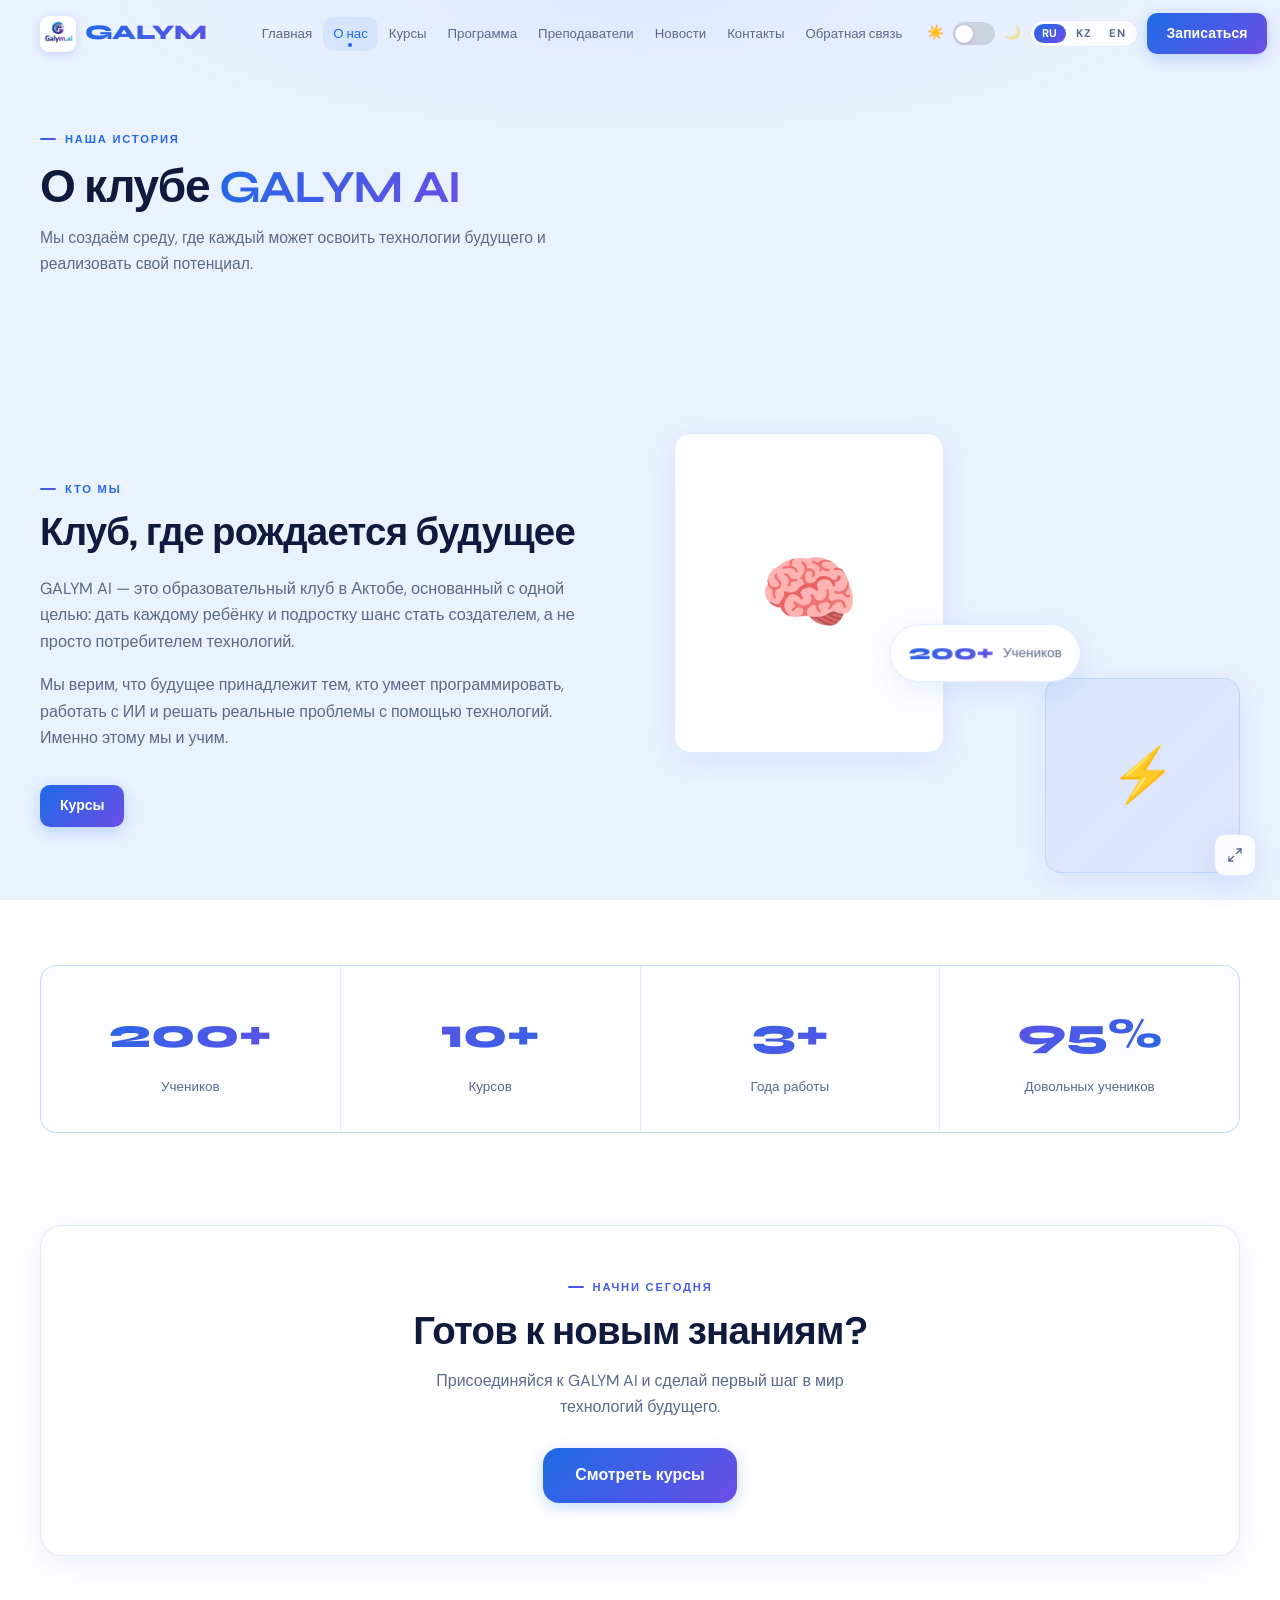
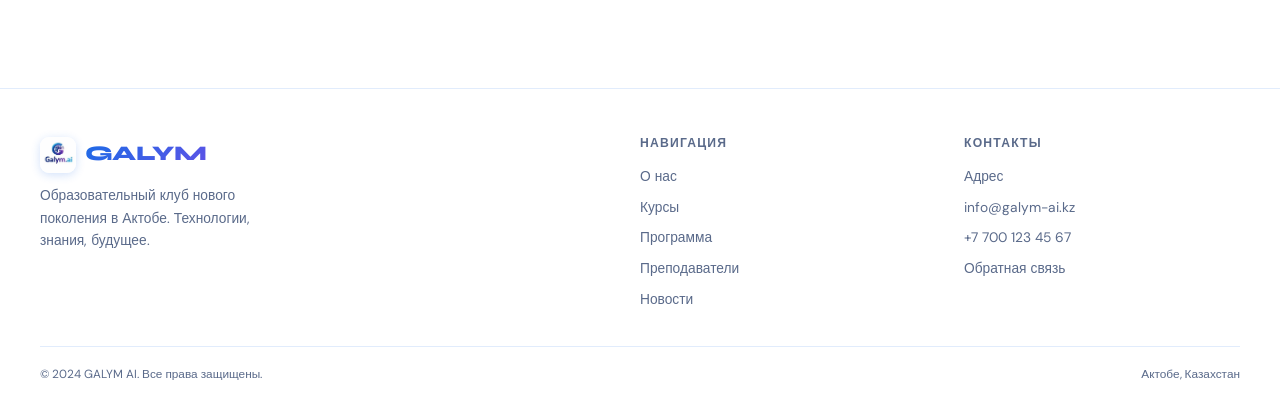
==== commit b8e73547: "1.0 bam abm" ====
--- a/about.html
+++ b/about.html
@@ -71,7 +71,6 @@
       <a href="program.html"  data-i18n="nav_program">Программа</a>
       <a href="teachers.html" data-i18n="nav_teachers">Преподаватели</a>
       <a href="news.html"     data-i18n="nav_news">Новости</a>
-      <a href="extras.html"   data-i18n="nav_extras">Дополнительное</a>
       <a href="contacts.html" data-i18n="nav_contacts">Контакты</a>
       <a href="feedback.html" data-i18n="nav_feedback">Обратная связь</a>
     </nav>
@@ -97,7 +96,6 @@
   <a href="program.html"  data-i18n="nav_program">Программа</a>
   <a href="teachers.html" data-i18n="nav_teachers">Преподаватели</a>
   <a href="news.html"     data-i18n="nav_news">Новости</a>
-  <a href="extras.html"   data-i18n="nav_extras">Дополнительное</a>
   <a href="contacts.html" data-i18n="nav_contacts">Контакты</a>
   <a href="feedback.html" data-i18n="nav_feedback">Обратная связь</a>
   <div class="mobile-nav-bottom">
@@ -193,7 +191,6 @@
         <a href="program.html"  data-i18n="nav_program">Программа</a>
         <a href="teachers.html" data-i18n="nav_teachers">Преподаватели</a>
         <a href="news.html"     data-i18n="nav_news">Новости</a>
-        <a href="extras.html"   data-i18n="nav_extras">Дополнительное</a>
       </div>
       <div class="footer-col">
         <h4 data-i18n="footer_contacts">Контакты</h4>
--- a/css/style.css
+++ b/css/style.css
@@ -532,3 +532,26 @@
   -webkit-text-fill-color: transparent; background-clip: text;
 }
 .program-intro-label { color: var(--text-muted); font-size: .85rem; margin-top: 6px; }
+
+/* ══ TEACHERS LAYOUT ══ */
+.teachers-row {
+  display: grid;
+  grid-template-columns: repeat(4, 1fr);
+  gap: 18px;
+  margin-bottom: 18px;
+}
+@media (max-width: 1024px) {
+  .teachers-row { grid-template-columns: repeat(2, 1fr); }
+}
+@media (max-width: 600px) {
+  .teachers-row { grid-template-columns: 1fr; }
+}
+
+.teacher-founder {
+  border: 2px solid rgba(30,107,230,0.22) !important;
+  background: var(--surface-hover) !important;
+}
+.teacher-founder .teacher-img {
+  width: 110px !important;
+  height: 110px !important;
+}
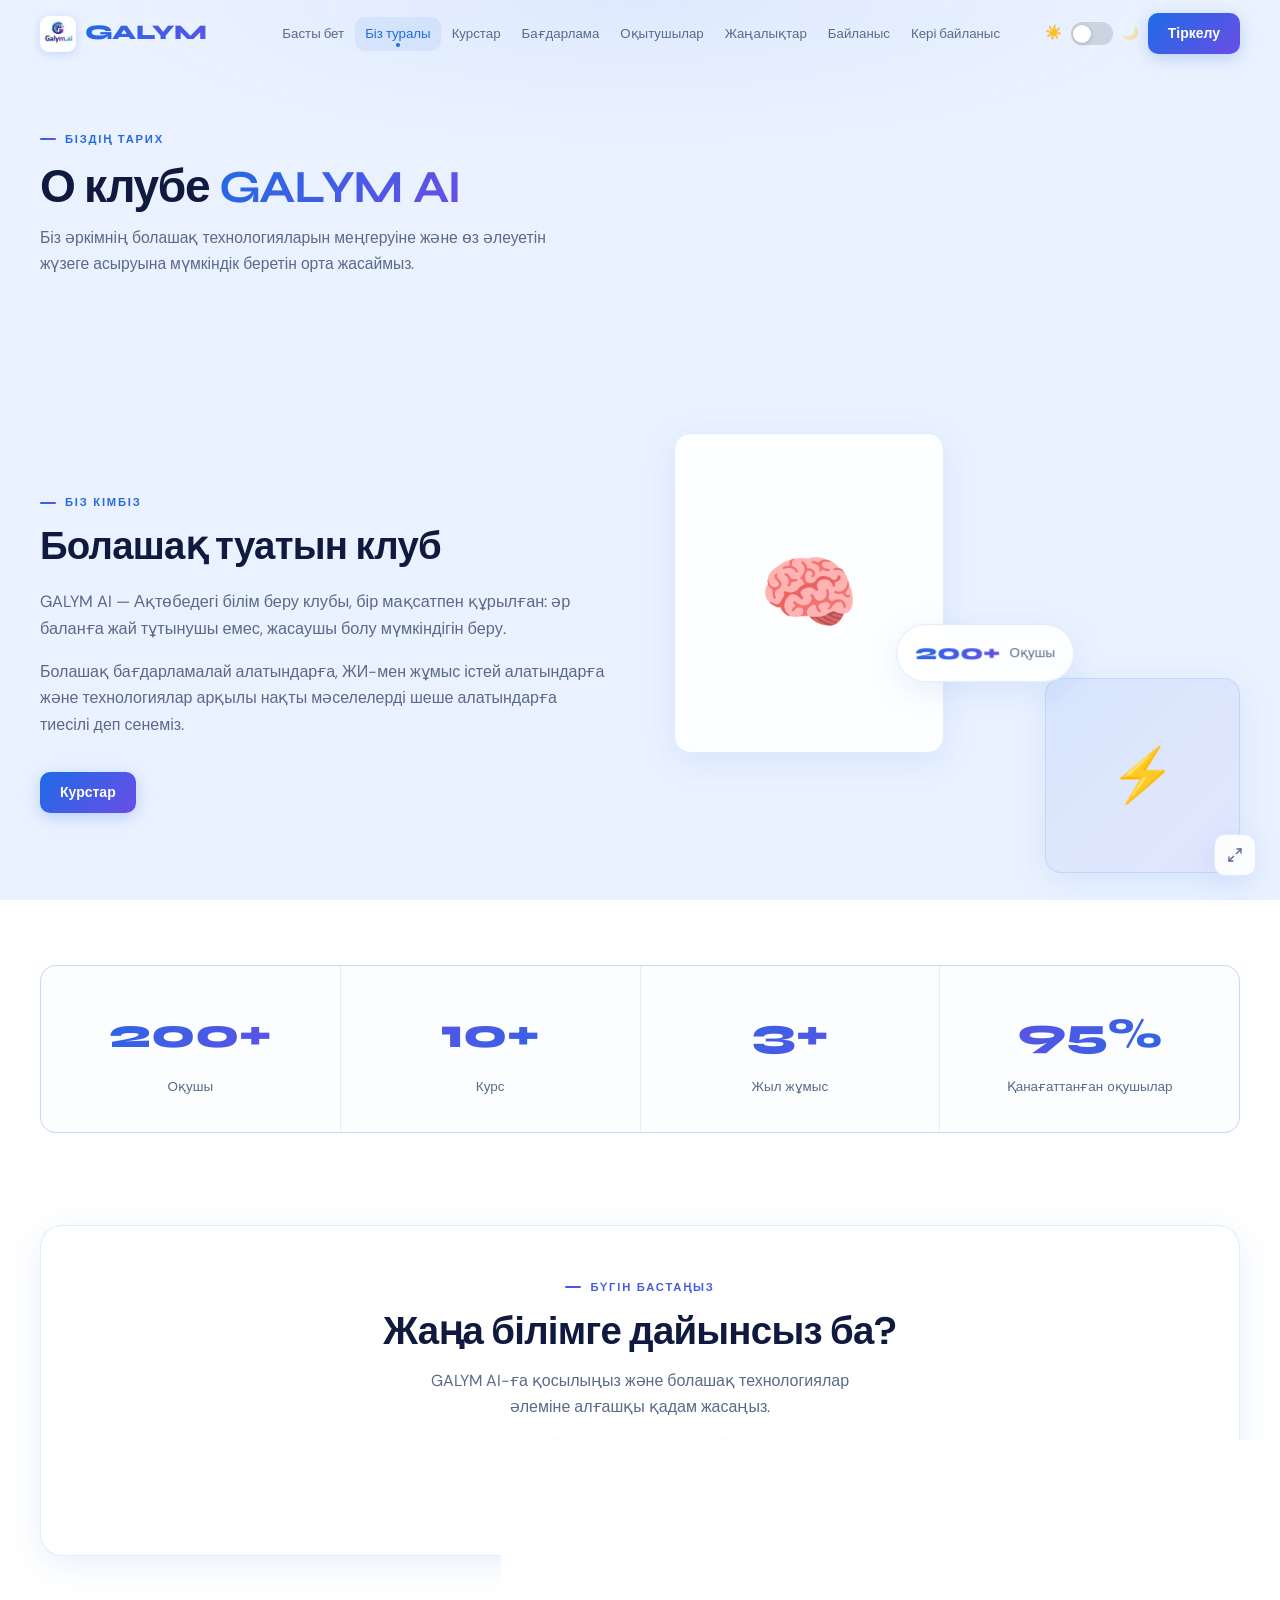
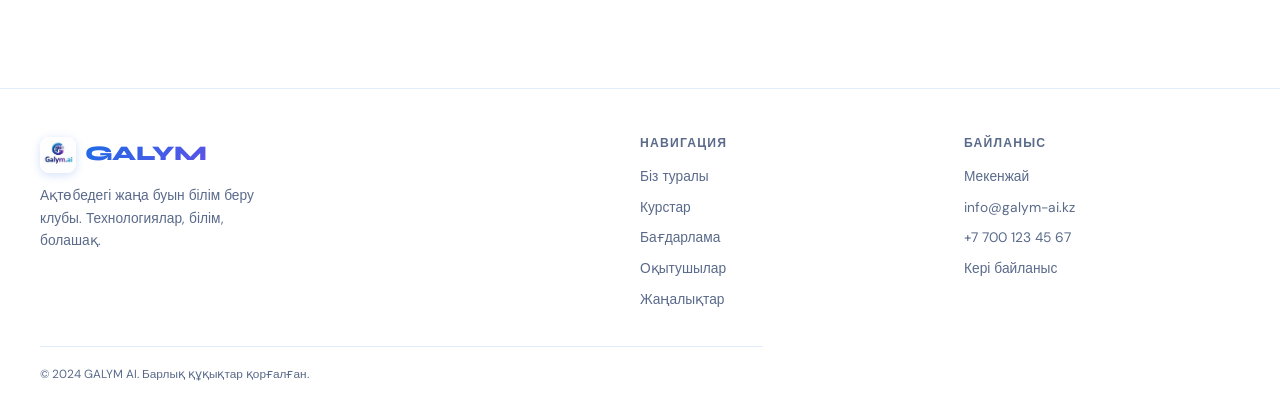
==== commit 2cd16917: "only kz" ====
--- a/about.html
+++ b/about.html
@@ -1,5 +1,5 @@
 <!DOCTYPE html>
-<html lang="ru">
+<html lang="kz">
 <head>
   <meta charset="UTF-8">
   <meta name="viewport" content="width=device-width, initial-scale=1.0">
@@ -78,11 +78,6 @@
       <span class="theme-icon theme-icon-sun" style="cursor:pointer" title="Светлая тема">☀️</span>
       <button class="theme-toggle" aria-label="Переключить тему"></button>
       <span class="theme-icon theme-icon-moon" style="cursor:pointer" title="Тёмная тема">🌙</span>
-      <div class="lang-switcher">
-        <button class="lang-btn" data-lang="ru">RU</button>
-        <button class="lang-btn" data-lang="kz">KZ</button>
-        <button class="lang-btn" data-lang="en">EN</button>
-      </div>
       <a href="courses.html" class="btn btn-primary header-cta" data-i18n="nav_enroll">Записаться</a>
     </div>
     <button class="burger" aria-label="Меню"><span></span><span></span><span></span></button>
@@ -102,11 +97,6 @@
     <span class="theme-icon theme-icon-sun">☀️</span>
     <button class="theme-toggle"></button>
     <span class="theme-icon theme-icon-moon">🌙</span>
-    <div class="lang-switcher">
-      <button class="lang-btn" data-lang="ru">RU</button>
-      <button class="lang-btn" data-lang="kz">KZ</button>
-      <button class="lang-btn" data-lang="en">EN</button>
-    </div>
   </div>
 </div>
 
--- a/css/style.css
+++ b/css/style.css
@@ -108,11 +108,6 @@
 .theme-icon { font-size: 0.85rem; cursor: pointer; color: var(--text-muted); transition: opacity 0.2s; user-select: none; }
 
 /* Lang switcher */
-.lang-switcher { display:flex; align-items:center; gap:2px; background:var(--surface); border:1px solid var(--border); border-radius:100px; padding:3px; backdrop-filter:blur(8px); }
-.lang-btn { background:none; border:none; padding:4px 8px; font-family:var(--font-body); font-size:0.70rem; font-weight:700; letter-spacing:0.06em; color:var(--text-muted); cursor:pointer; border-radius:100px; transition:all 0.2s; line-height:1; }
-.lang-btn:hover { color:var(--blue); background:var(--glow); }
-.lang-btn.active { background:var(--grad); color:#fff; }
-
 /* Buttons */
 .btn { display:inline-flex; align-items:center; gap:6px; padding:9px 20px; border-radius:var(--radius-sm); font-family:var(--font-body); font-size:0.875rem; font-weight:600; text-decoration:none; cursor:pointer; border:none; transition:var(--transition); position:relative; overflow:hidden; }
 .btn-primary { background:var(--grad); color:#fff; box-shadow:0 4px 16px rgba(30,107,230,0.26); }
@@ -551,7 +546,3 @@
   border: 2px solid rgba(30,107,230,0.22) !important;
   background: var(--surface-hover) !important;
 }
-.teacher-founder .teacher-img {
-  width: 110px !important;
-  height: 110px !important;
-}
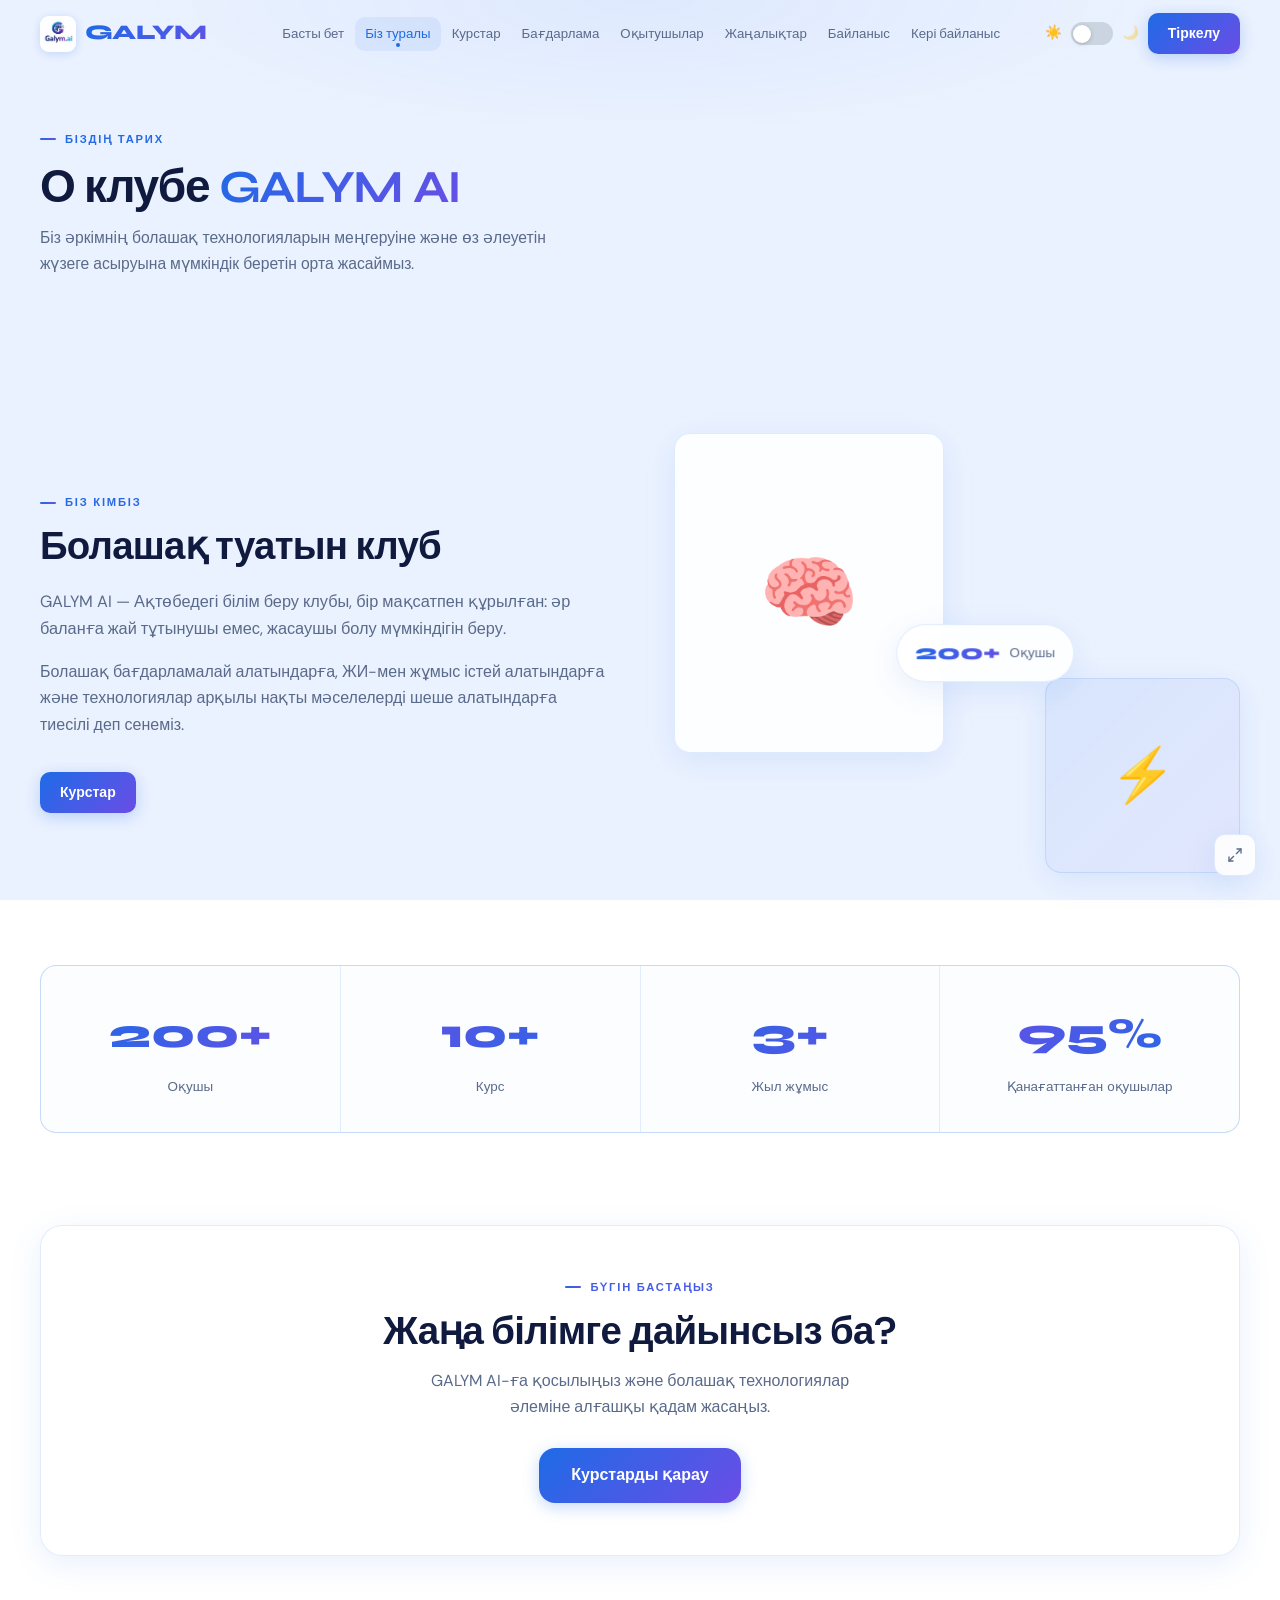
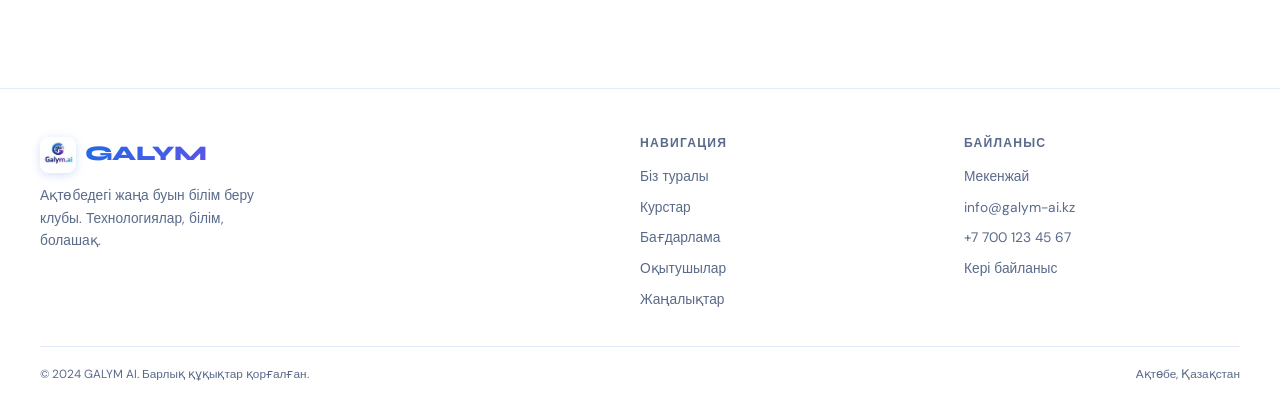
==== commit 9121d9fe: "new anim teachers" ====
--- a/about.html
+++ b/about.html
@@ -72,7 +72,7 @@
       <a href="teachers.html" data-i18n="nav_teachers">Преподаватели</a>
       <a href="news.html"     data-i18n="nav_news">Новости</a>
       <a href="contacts.html" data-i18n="nav_contacts">Контакты</a>
-      <a href="feedback.html" data-i18n="nav_feedback">Обратная связь</a>
+      <a href="#" onclick="openFeedbackForm(event)" data-i18n="nav_feedback">Обратная связь</a>
     </nav>
     <div class="header-controls">
       <span class="theme-icon theme-icon-sun" style="cursor:pointer" title="Светлая тема">☀️</span>
@@ -92,7 +92,7 @@
   <a href="teachers.html" data-i18n="nav_teachers">Преподаватели</a>
   <a href="news.html"     data-i18n="nav_news">Новости</a>
   <a href="contacts.html" data-i18n="nav_contacts">Контакты</a>
-  <a href="feedback.html" data-i18n="nav_feedback">Обратная связь</a>
+  <a href="#" onclick="openFeedbackForm(event)" data-i18n="nav_feedback">Обратная связь</a>
   <div class="mobile-nav-bottom">
     <span class="theme-icon theme-icon-sun">☀️</span>
     <button class="theme-toggle"></button>
@@ -187,7 +187,7 @@
         <a href="contacts.html" data-i18n="cont_addr_h">Адрес</a>
         <a href="mailto:info@galym-ai.kz">info@galym-ai.kz</a>
         <a href="tel:+77001234567">+7 700 123 45 67</a>
-        <a href="feedback.html" data-i18n="nav_feedback">Обратная связь</a>
+        <a href="#" onclick="openFeedbackForm(event)" data-i18n="nav_feedback">Обратная связь</a>
       </div>
     </div>
     <div class="footer-bottom">
--- a/css/style.css
+++ b/css/style.css
@@ -194,13 +194,23 @@
 .course-meta { display:flex; gap:11px; margin-bottom:18px; }
 .course-meta-item { display:flex; align-items:center; gap:4px; font-size:0.75rem; color:var(--text-muted); }
 
-.teacher-card { overflow:hidden; text-align:center; }
-.teacher-img { width:100%; aspect-ratio:1; object-fit:cover; filter:saturate(0.88); transition:filter 0.3s; display:block; }
-.teacher-card:hover .teacher-img { filter:saturate(1.15); }
-.teacher-info { padding:18px; }
-.teacher-info h3 { margin-bottom:4px; }
-.teacher-info .role { color:var(--violet); font-size:0.82rem; font-weight:500; }
-.teacher-info .bio { color:var(--text-muted); font-size:0.76rem; margin-top:9px; }
+.teacher-card { overflow:hidden; text-align:center; position:relative; }
+.teacher-img { width:100%; aspect-ratio:1; object-fit:cover; object-position:top; filter:saturate(0.88); transition:filter 0.3s, transform 0.4s; display:block; }
+.teacher-card:hover .teacher-img { filter:saturate(1.1); transform:scale(1.03); }
+
+/* Info panel slides up from bottom on hover */
+.teacher-info {
+  position:absolute; bottom:0; left:0; right:0;
+  padding:14px 16px 16px;
+  background:linear-gradient(to top, rgba(5,10,30,0.97) 70%, rgba(5,10,30,0.0) 100%);
+  transform:translateY(calc(100% - 52px));
+  transition:transform 0.35s cubic-bezier(0.4,0,0.2,1);
+}
+.teacher-card:hover .teacher-info { transform:translateY(0); }
+.teacher-info h3 { margin-bottom:3px; font-size:0.92rem; color:#fff; line-height:1.3; }
+.teacher-info .role { color:rgba(160,180,255,0.92); font-size:0.76rem; font-weight:600; }
+.teacher-info .bio { color:rgba(200,210,240,0.80); font-size:0.72rem; margin-top:7px; line-height:1.5; opacity:0; transition:opacity 0.25s ease 0.1s; }
+.teacher-card:hover .teacher-info .bio { opacity:1; }
 
 .news-card { overflow:hidden; cursor:pointer; }
 .news-img { width:100%; height:170px; background:var(--grad-soft); display:flex; align-items:center; justify-content:center; font-size:2.8rem; border-bottom:1px solid var(--border); }
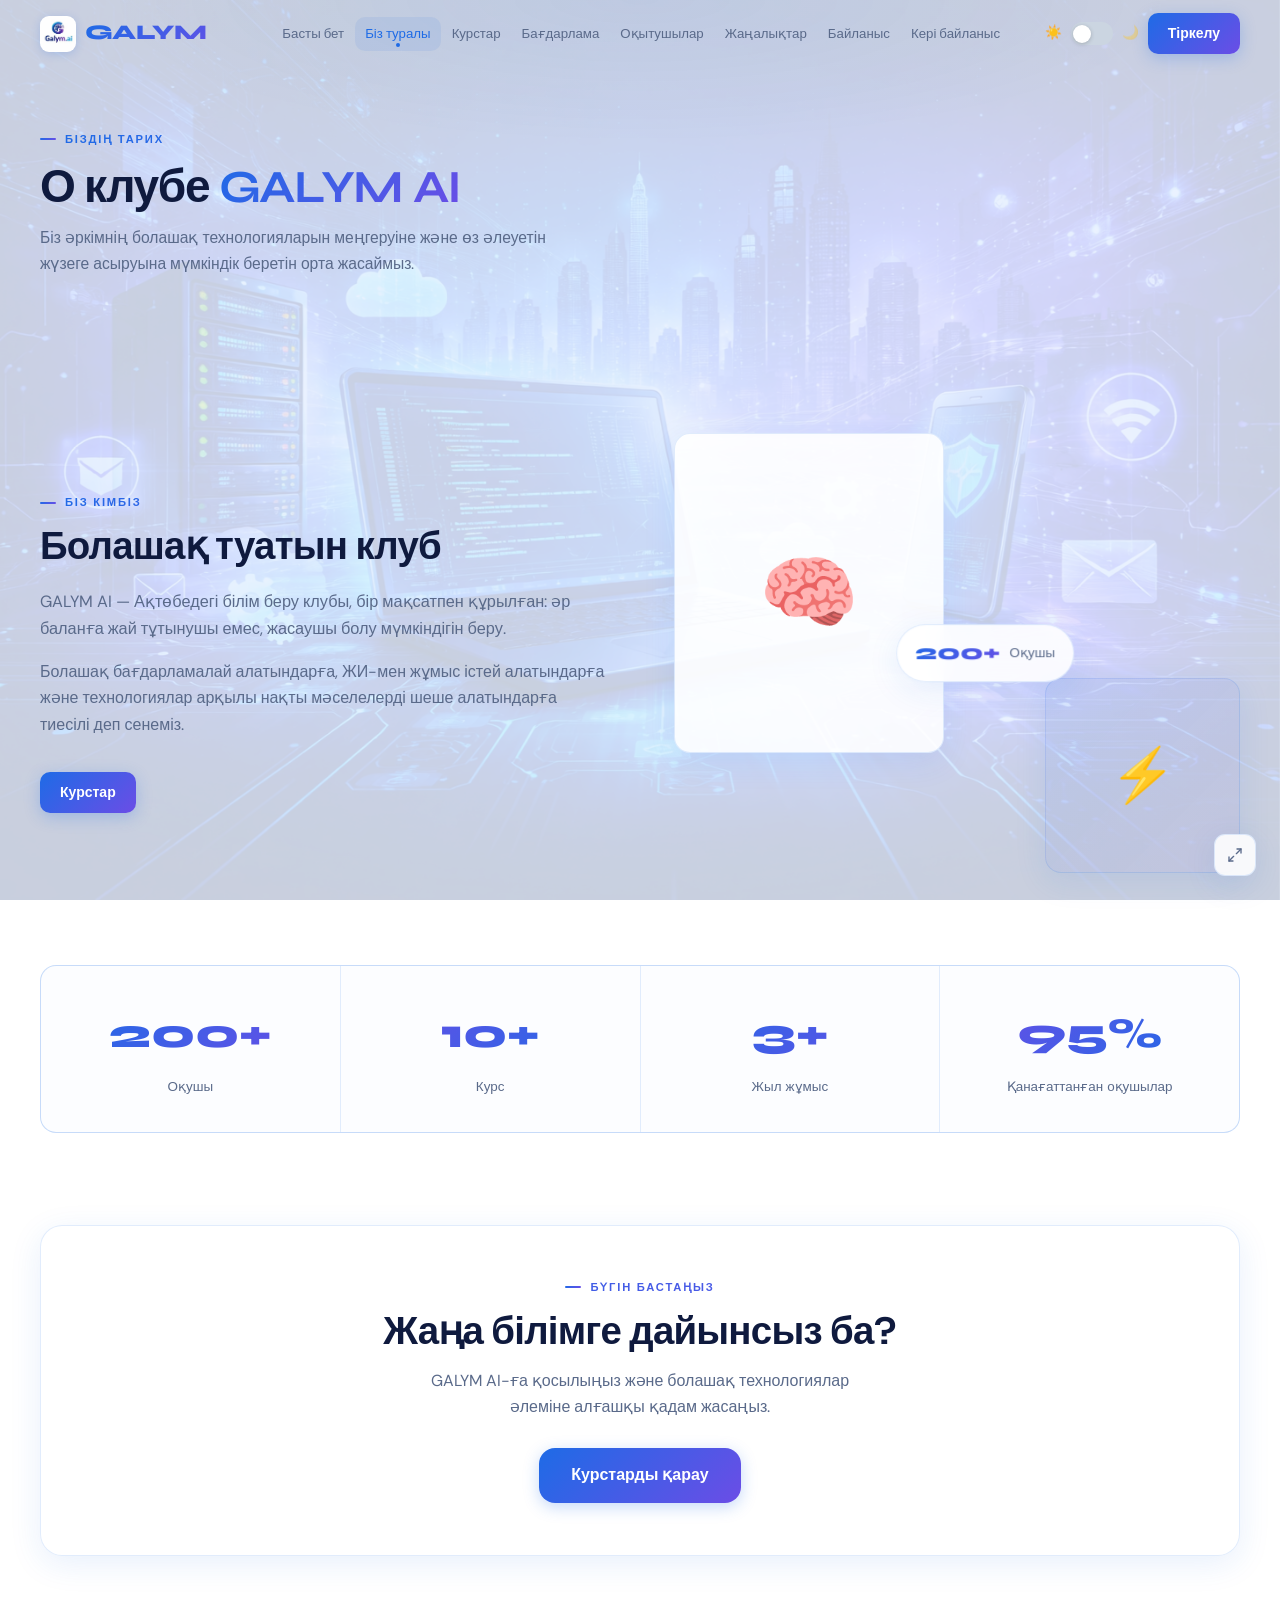
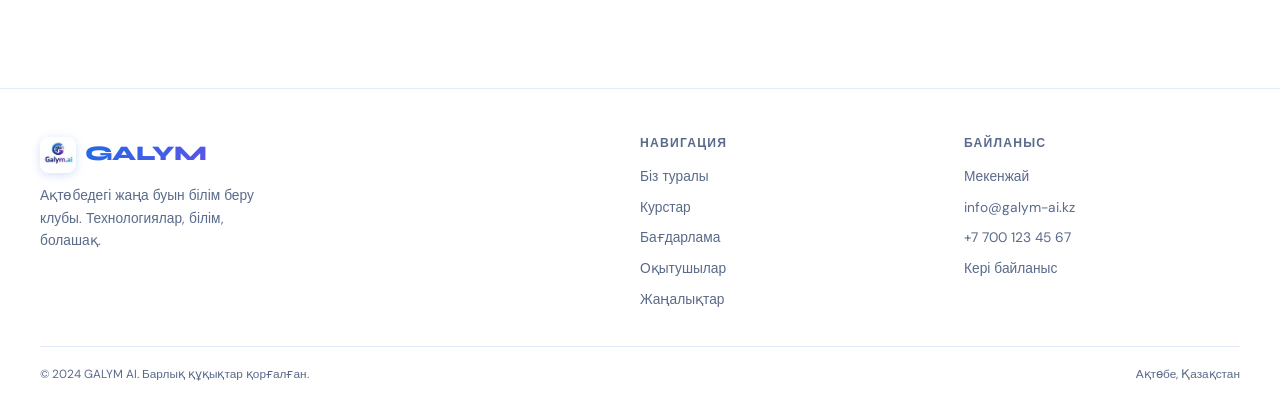
==== commit eb8c0743: "all" ====
--- a/about.html
+++ b/about.html
@@ -1,5 +1,5 @@
 <!DOCTYPE html>
-<html lang="kz">
+<html lang="ru">
 <head>
   <meta charset="UTF-8">
   <meta name="viewport" content="width=device-width, initial-scale=1.0">
@@ -72,7 +72,7 @@
       <a href="teachers.html" data-i18n="nav_teachers">Преподаватели</a>
       <a href="news.html"     data-i18n="nav_news">Новости</a>
       <a href="contacts.html" data-i18n="nav_contacts">Контакты</a>
-      <a href="#" onclick="openFeedbackForm(event)" data-i18n="nav_feedback">Обратная связь</a>
+      <a href="feedback.html" data-i18n="nav_feedback">Обратная связь</a>
     </nav>
     <div class="header-controls">
       <span class="theme-icon theme-icon-sun" style="cursor:pointer" title="Светлая тема">☀️</span>
@@ -92,11 +92,16 @@
   <a href="teachers.html" data-i18n="nav_teachers">Преподаватели</a>
   <a href="news.html"     data-i18n="nav_news">Новости</a>
   <a href="contacts.html" data-i18n="nav_contacts">Контакты</a>
-  <a href="#" onclick="openFeedbackForm(event)" data-i18n="nav_feedback">Обратная связь</a>
+  <a href="feedback.html" data-i18n="nav_feedback">Обратная связь</a>
   <div class="mobile-nav-bottom">
     <span class="theme-icon theme-icon-sun">☀️</span>
     <button class="theme-toggle"></button>
     <span class="theme-icon theme-icon-moon">🌙</span>
+    <div class="lang-switcher">
+      <button class="lang-btn" data-lang="ru">RU</button>
+      <button class="lang-btn" data-lang="kz">KZ</button>
+      <button class="lang-btn" data-lang="en">EN</button>
+    </div>
   </div>
 </div>
 
@@ -187,7 +192,7 @@
         <a href="contacts.html" data-i18n="cont_addr_h">Адрес</a>
         <a href="mailto:info@galym-ai.kz">info@galym-ai.kz</a>
         <a href="tel:+77001234567">+7 700 123 45 67</a>
-        <a href="#" onclick="openFeedbackForm(event)" data-i18n="nav_feedback">Обратная связь</a>
+        <a href="feedback.html" data-i18n="nav_feedback">Обратная связь</a>
       </div>
     </div>
     <div class="footer-bottom">
